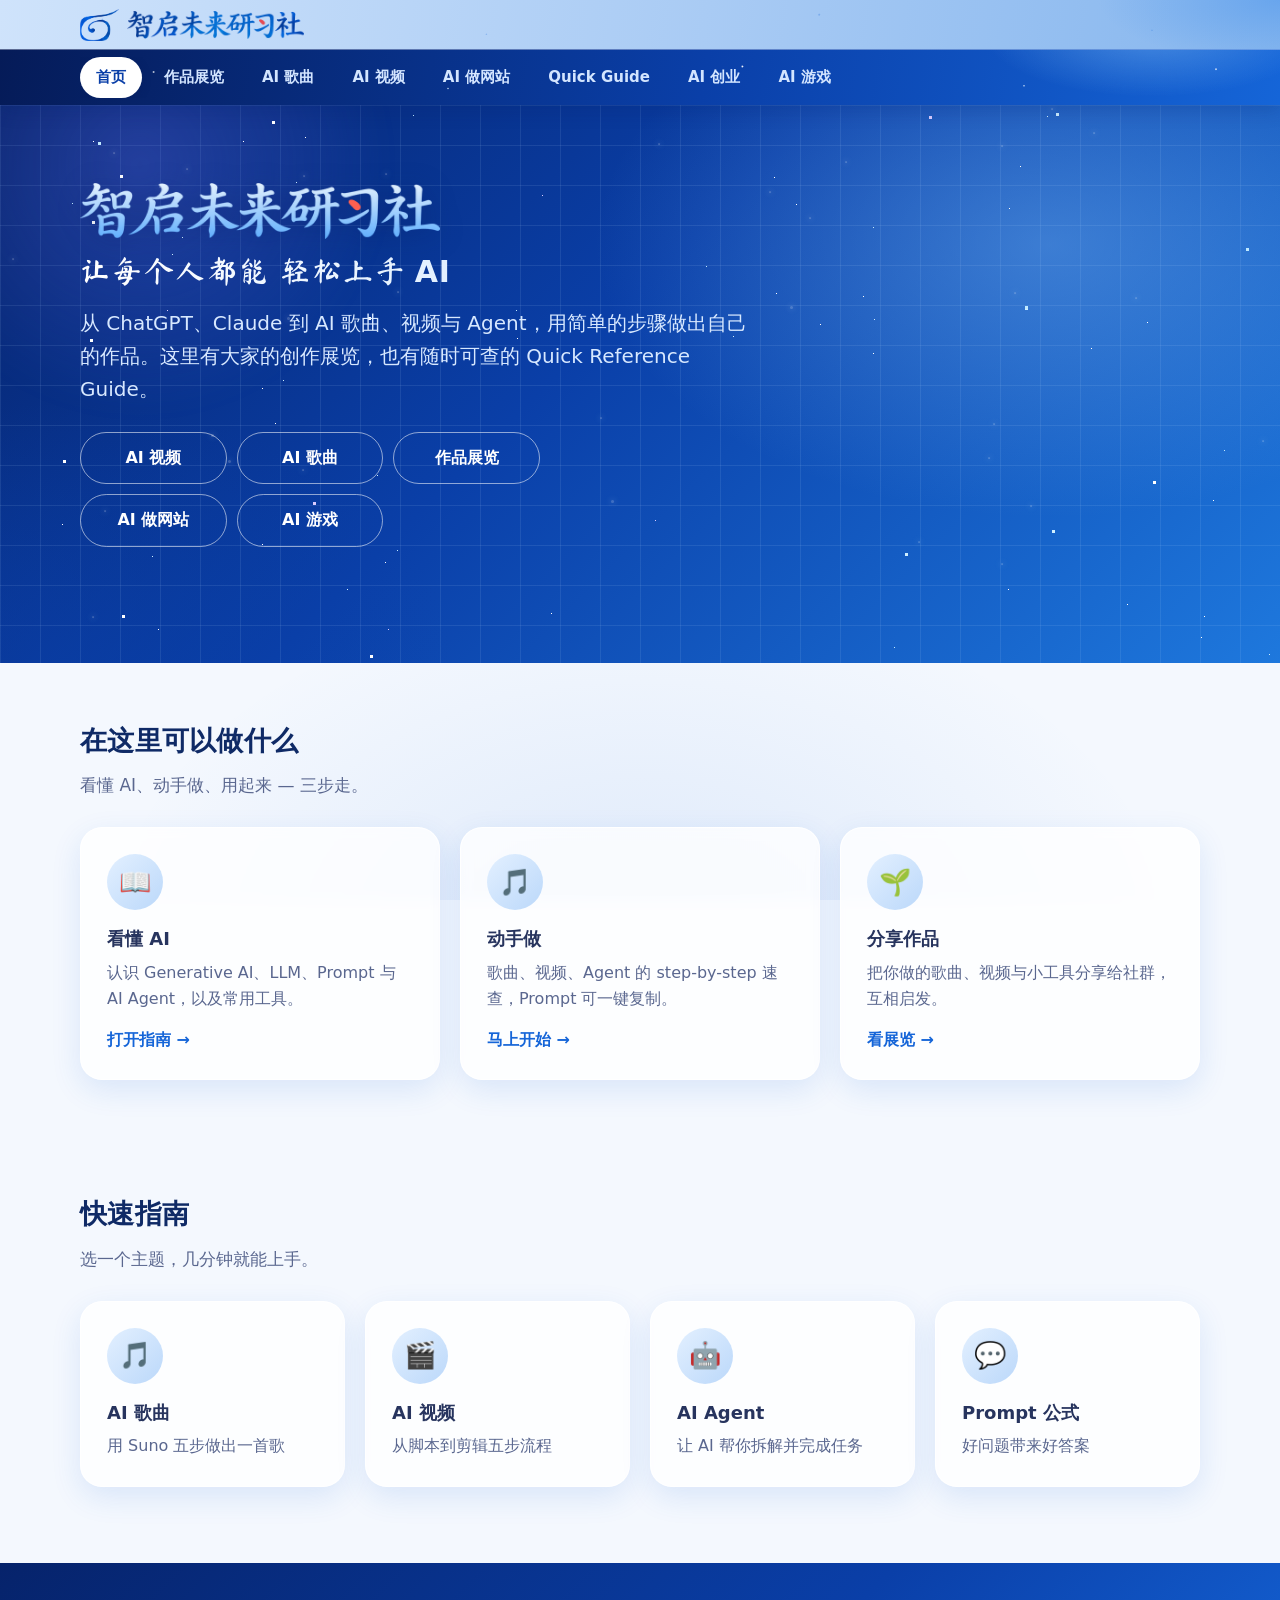
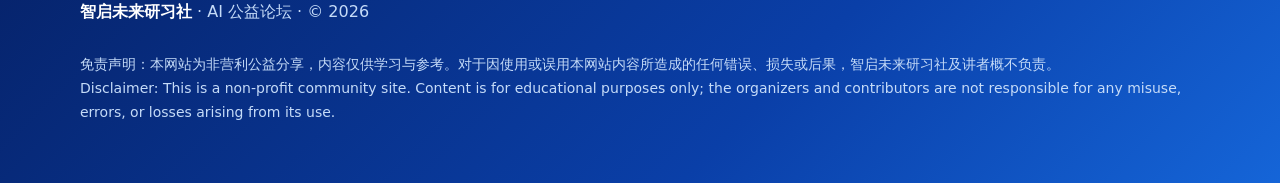
==== index.html @ 6be4e6e4 "Home: add AI 做网站 and AI 游戏 buttons under the hero row Co-Authored-By: Claude Sonnet 5.5 <noreply@ant" ====
<!doctype html>
<html lang="zh-Hans">
<head>
<meta charset="utf-8">
<meta name="viewport" content="width=device-width,initial-scale=1">
<title>智启未来研习社 · AI 公益论坛</title>
<meta name="description" content="智启未来研习社 AI 公益论坛：作品展览与 AI 创作 Quick Reference Guide，适合初学者。">
<meta name="theme-color" content="#F3F8FF">
<link rel="icon" type="image/png" href="/media/logo-mark.png"><link rel="apple-touch-icon" href="/media/logo-mark.png">
<link rel="preconnect" href="https://fonts.googleapis.com"><link rel="preconnect" href="https://fonts.gstatic.com" crossorigin><link rel="stylesheet" href="https://fonts.googleapis.com/css2?family=Ma+Shan+Zheng&display=swap">
<link rel="stylesheet" href="/assets/style.css">
<script>window.va=window.va||function(){(window.vaq=window.vaq||[]).push(arguments)};</script>
<script defer src="/_vercel/insights/script.js"></script>
</head>
<body class="home">
<header class="site-header"><div class="topbar"><div class="wrap"><a class="brand" href="/"><img class="brand-mark" src="/media/logo-mark-blue.png" alt="" width="218" height="181"><img class="brand-text" src="/media/logo-text-blue.png" alt="智启未来研习社" width="788" height="124"></a></div></div><div class="navbar"><div class="wrap"><nav aria-label="主导航"><a href="/" aria-current="page">首页</a><a href="/gallery">作品展览</a><a href="/songs">AI 歌曲</a><a href="/videos">AI 视频</a><a href="/website">AI 做网站</a><a href="/guide">Quick Guide</a><a href="/startup">AI 创业</a><a href="/game">AI 游戏</a></nav></div></div></header>

<main>
<div class="hero"><div class="wrap">
  <div>
    <h1><img class="hero-name" src="/media/logo-text-hero.png" alt="智启未来研习社" width="788" height="124"><span class="brush"><span class="nb">让每个人都能</span><span class="nb">轻松上手 <span class="en">AI</span></span></span></h1>
    <p>从 ChatGPT、Claude 到 AI 歌曲、视频与 Agent，用简单的步骤做出自己的作品。这里有大家的创作展览，也有随时可查的 Quick Reference Guide。</p>
    <div class="btns tri"><a class="btn ghost" href="/videos">AI 视频</a><a class="btn ghost" href="/songs">AI 歌曲</a><a class="btn ghost" href="/gallery">作品展览</a><a class="btn ghost" href="/website">AI 做网站</a><a class="btn ghost" href="/game">AI 游戏</a></div>
  </div>
</div></div>

<section><div class="wrap">
  <div class="eyebrow">// what you can do</div>
  <h2>在这里可以做什么</h2>
  <p class="lead">看懂 AI、动手做、用起来 — 三步走。</p>
  <div class="grid g3">
    <a class="card" href="/guide#intro"><div class="ico t-b">📖</div><h3>看懂 AI</h3><p>认识 Generative AI、LLM、Prompt 与 AI Agent，以及常用工具。</p><span class="more">打开指南 →</span></a>
    <a class="card" href="/guide#song"><div class="ico t-r">🎵</div><h3>动手做</h3><p>歌曲、视频、Agent 的 step-by-step 速查，Prompt 可一键复制。</p><span class="more">马上开始 →</span></a>
    <a class="card" href="/gallery"><div class="ico t-t">🌱</div><h3>分享作品</h3><p>把你做的歌曲、视频与小工具分享给社群，互相启发。</p><span class="more">看展览 →</span></a>
  </div>
</div></section>

<section><div class="wrap">
  <div class="eyebrow">// quick reference</div>
  <h2>快速指南</h2>
  <p class="lead">选一个主题，几分钟就能上手。</p>
  <div class="grid g4">
    <a class="card" href="/guide#song"><div class="ico t-r">🎵</div><h3>AI 歌曲</h3><p>用 Suno 五步做出一首歌</p></a>
    <a class="card" href="/guide#video"><div class="ico t-a">🎬</div><h3>AI 视频</h3><p>从脚本到剪辑五步流程</p></a>
    <a class="card" href="/guide#agent"><div class="ico t-b">🤖</div><h3>AI Agent</h3><p>让 AI 帮你拆解并完成任务</p></a>
    <a class="card" href="/guide#prompt"><div class="ico t-v">💬</div><h3>Prompt 公式</h3><p>好问题带来好答案</p></a>
  </div>
</div></section>
</main>
<footer><div class="wrap"><p class="visits" id="visits" hidden>🌈 累计访问 <b id="visit-n">0</b> 次</p><div><strong data-site-name>智启未来研习社</strong> · AI 公益论坛 · © <span data-year>2026</span></div><p class="disc">免责声明：本网站为非营利公益分享，内容仅供学习与参考。对于因使用或误用本网站内容所造成的任何错误、损失或后果，智启未来研习社及讲者概不负责。<br>Disclaimer: This is a non-profit community site. Content is for educational purposes only; the organizers and contributors are not responsible for any misuse, errors, or losses arising from its use.</p></div></footer>

<script src="/data/site.js"></script>
<script src="/data/works.js"></script>
<script src="/assets/app.js"></script>
</body>
</html>
---- assets/style.css ----
:root{
  --ink:#27345E; --ink2:#5A678F; --bg:#F3F8FF; --card:rgba(255,255,255,.78);
  --sky:#8CC8FF; --sky-d:#3F82D9; --pink:#FFB7D5; --pink-d:#D9628F; --lav:#C5B8FF; --lav-d:#7F6FE0; --mint:#A8E8D8; --mint-d:#2E9F8A; --peach:#FFD9B0;
  --line:rgba(120,160,230,.28);
  --radius:22px; --shadow:0 10px 30px rgba(110,150,225,.16);
  --glow:0 0 0 1px rgba(140,200,255,.45),0 8px 28px rgba(150,170,255,.22);
  --font:"PingFang SC","Microsoft YaHei","Noto Sans SC","Noto Sans CJK SC",system-ui,-apple-system,"Segoe UI",Roboto,sans-serif;
  --mono:ui-monospace,"SF Mono","Cascadia Code",Menlo,Consolas,monospace;
}
*{box-sizing:border-box}
html{scroll-behavior:smooth}
body{
  margin:0;font-family:var(--font);color:var(--ink);line-height:1.65;-webkit-text-size-adjust:100%;
  background:
    radial-gradient(900px 520px at 8% -5%,rgba(140,200,255,.38),transparent 60%),
    radial-gradient(820px 520px at 100% 8%,rgba(255,183,213,.34),transparent 60%),
    radial-gradient(900px 600px at 50% 105%,rgba(197,184,255,.28),transparent 60%),
    var(--bg);
  background-attachment:fixed;
}
a{color:var(--sky-d);text-decoration:none}
a:hover{text-decoration:underline}
img{max-width:100%;display:block}
.wrap{width:min(1120px,100% - 40px);margin-inline:auto}
.mono{font-family:var(--mono);letter-spacing:.08em}

/* header */
.site-header{position:sticky;top:0;z-index:20;background:rgba(243,248,255,.78);backdrop-filter:blur(14px);border-bottom:1px solid var(--line)}
.site-header .wrap{display:flex;align-items:center;justify-content:space-between;gap:16px;padding:12px 0}
.brand{display:flex;align-items:center;gap:10px;font-weight:800;font-size:18px;color:var(--ink)}
.brand:hover{text-decoration:none}
.logo{width:38px;height:38px;border-radius:13px;background:linear-gradient(135deg,var(--sky),var(--pink));display:grid;place-items:center;color:#fff;font-size:19px;box-shadow:var(--glow)}
nav{display:flex;gap:6px;flex-wrap:wrap}
nav a{padding:8px 16px;border-radius:999px;color:var(--ink2);font-weight:700;font-size:15px}
nav a:hover{background:rgba(255,255,255,.8);text-decoration:none}
nav a[aria-current="page"]{background:linear-gradient(135deg,var(--sky),var(--lav));color:#1d2a55}

/* hero */
.hero{position:relative;overflow:hidden;border-bottom:1px solid var(--line)}
.hero::before{content:"";position:absolute;inset:0;pointer-events:none;
  background-image:linear-gradient(var(--line) 1px,transparent 1px),linear-gradient(90deg,var(--line) 1px,transparent 1px);
  background-size:44px 44px;mask-image:radial-gradient(ellipse at 70% 40%,#000 0%,transparent 70%);-webkit-mask-image:radial-gradient(ellipse at 70% 40%,#000 0%,transparent 70%);opacity:.7}
.hero .wrap{position:relative;display:grid;grid-template-columns:1.15fr .85fr;gap:32px;align-items:center;padding:72px 0 80px}
.pill{display:inline-block;padding:6px 16px;border-radius:999px;font-weight:700;font-size:13px;background:rgba(255,255,255,.85);color:var(--sky-d);border:1px solid var(--line)}
.pill.pink{color:var(--pink-d)}
.hero h1{font-size:clamp(38px,6vw,64px);line-height:1.12;margin:18px 0 14px;font-weight:800}
.hero h1 .grad{background:linear-gradient(90deg,var(--sky-d),var(--lav-d) 55%,var(--pink-d));-webkit-background-clip:text;background-clip:text;color:transparent}
.nb{display:inline-block;white-space:nowrap}
.hero p{font-size:clamp(16px,2vw,20px);color:var(--ink2);max-width:34em;margin:0 0 26px}
.btns{display:flex;gap:12px;flex-wrap:wrap}
.btn{display:inline-flex;align-items:center;gap:8px;padding:12px 24px;border-radius:999px;font-weight:700;font-size:16px;border:0;cursor:pointer;font-family:inherit;transition:transform .15s,box-shadow .15s}
.btn:hover{text-decoration:none;transform:translateY(-2px)}
.btn.primary{background:linear-gradient(135deg,#3F82D9,#7F6FE0);color:#fff;box-shadow:0 8px 22px rgba(95,125,225,.35)}
.btn.ghost{background:rgba(255,255,255,.85);color:var(--ink);border:1px solid var(--line)}
.btn.solid{background:linear-gradient(135deg,#3F82D9,#7F6FE0);color:#fff}
.orbs{position:relative;aspect-ratio:1/1;max-width:420px;margin-inline:auto;width:100%}
.orbs .big{position:absolute;inset:4%;border-radius:50%;background:radial-gradient(circle at 35% 30%,rgba(255,255,255,.9),rgba(176,214,255,.55) 45%,rgba(255,196,224,.55));box-shadow:var(--glow)}
.orbs .ring{position:absolute;inset:-2%;border-radius:50%;border:1.5px dashed rgba(120,160,230,.55)}
.orb{position:absolute;width:30%;aspect-ratio:1;border-radius:50%;background:rgba(255,255,255,.92);display:grid;place-items:center;font-size:clamp(26px,4vw,40px);box-shadow:var(--glow)}
.o1{left:14%;top:16%}.o2{right:8%;top:30%}.o3{left:8%;bottom:20%}.o4{right:22%;bottom:8%;width:26%}

/* sections */
section{padding:56px 0}
.eyebrow{font-family:var(--mono);font-size:13px;letter-spacing:.14em;color:var(--sky-d);text-transform:uppercase;margin-bottom:6px}
h2{font-size:clamp(26px,3.6vw,36px);margin:0 0 8px;font-weight:800}
.lead{color:var(--ink2);margin:0 0 28px;font-size:17px}
.grid{display:grid;gap:20px}
.g3{grid-template-columns:repeat(3,1fr)}
.g4{grid-template-columns:repeat(4,1fr)}
.g2{grid-template-columns:repeat(2,1fr)}
.card{background:var(--card);backdrop-filter:blur(6px);border-radius:var(--radius);box-shadow:var(--shadow);border:1px solid rgba(255,255,255,.9);padding:26px}
.card h3{margin:14px 0 6px;font-size:21px}
.card p{margin:0;color:var(--ink2)}
.ico{width:56px;height:56px;border-radius:50%;display:grid;place-items:center;font-size:26px}
.t-v{background:linear-gradient(135deg,#E6E0FF,#F5F1FF)}.t-t{background:linear-gradient(135deg,#D3F5EC,#EEFBF7)}.t-r{background:linear-gradient(135deg,#FFDCEA,#FFF1F7)}.t-a{background:linear-gradient(135deg,#FFE9CE,#FFF6EA)}.t-b{background:linear-gradient(135deg,#D5EAFF,#EEF6FF)}
a.card{display:block;color:inherit;transition:transform .15s,box-shadow .15s}
a.card:hover{transform:translateY(-4px);box-shadow:var(--glow);text-decoration:none}
.more{display:inline-block;margin-top:14px;font-weight:700;color:var(--sky-d)}

/* page heading */
.page-head{position:relative;overflow:hidden;padding:52px 0 44px;border-bottom:1px solid var(--line)}
.page-head::before{content:"";position:absolute;inset:0;background-image:linear-gradient(var(--line) 1px,transparent 1px),linear-gradient(90deg,var(--line) 1px,transparent 1px);background-size:44px 44px;mask-image:linear-gradient(90deg,transparent 30%,#000);-webkit-mask-image:linear-gradient(90deg,transparent 30%,#000);opacity:.6;pointer-events:none}
.page-head .wrap{position:relative}
.page-head h1{margin:14px 0 8px;font-size:clamp(30px,5vw,46px);font-weight:800}
.page-head p{margin:0;color:var(--ink2);font-size:18px;max-width:40em}

/* gallery */
.filters{display:flex;gap:10px;flex-wrap:wrap;margin-bottom:26px}
.chip{padding:9px 18px;border-radius:999px;background:rgba(255,255,255,.85);color:var(--ink2);font-weight:700;border:1px solid var(--line);cursor:pointer;font-family:inherit;font-size:15px}
.chip:hover{box-shadow:var(--glow)}
.chip[aria-pressed="true"]{background:linear-gradient(135deg,var(--sky),var(--pink));color:#1d2a55;border-color:transparent}
.work{background:var(--card);backdrop-filter:blur(6px);border-radius:var(--radius);box-shadow:var(--shadow);border:1px solid rgba(255,255,255,.9);overflow:hidden;display:flex;flex-direction:column;transition:box-shadow .15s}
.work:hover{box-shadow:var(--glow)}
.thumb{aspect-ratio:16/10;display:grid;place-items:center;font-size:54px;position:relative}
.thumb.song{background:linear-gradient(135deg,#C9E4FF,#E6DDFF)}
.thumb.video{background:linear-gradient(135deg,#FFD3E5,#FFE9D4)}
.thumb.agent{background:linear-gradient(135deg,#C7F0E6,#D5E8FF)}
.thumb.other{background:linear-gradient(135deg,#E6DDFF,#FFD9EA)}
.thumb video{position:absolute;inset:0;width:100%;height:100%;object-fit:cover;background:#000;margin:0;border-radius:0}
.thumb img{width:100%;height:100%;object-fit:cover;position:absolute;inset:0}
.thumb .tag{z-index:2;pointer-events:none;position:absolute;left:14px;top:14px;font-size:13px;padding:4px 12px;border-radius:999px;background:rgba(255,255,255,.92);color:var(--ink);font-weight:700}
.work .body{padding:18px 20px 22px;display:flex;flex-direction:column;gap:6px;flex:1}
.work h3{margin:0;font-size:19px}
.work .by{font-size:14px;color:var(--ink2)}
.work p{margin:0;color:var(--ink2);font-size:15px}
.work audio,.work video{width:100%;margin-top:8px;border-radius:12px}
.work .link{margin-top:auto;padding-top:10px;font-weight:700}
.sample .tag{background:var(--peach)}
.empty{padding:40px;text-align:center;color:var(--ink2)}
.submit{background:linear-gradient(135deg,rgba(176,214,255,.7),rgba(255,196,224,.7));border:1px solid rgba(255,255,255,.9);border-radius:var(--radius);padding:32px;display:flex;gap:24px;justify-content:space-between;align-items:center;flex-wrap:wrap;box-shadow:var(--shadow)}
.submit h3{margin:0 0 6px;font-size:24px}
.submit p{margin:0;color:var(--ink2)}

/* guide */
.guide-layout{display:grid;grid-template-columns:230px 1fr;gap:32px;align-items:start}
.toc{position:sticky;top:84px;background:var(--card);backdrop-filter:blur(6px);border-radius:var(--radius);box-shadow:var(--shadow);border:1px solid rgba(255,255,255,.9);padding:16px}
.toc strong{display:block;margin:4px 8px 8px;font-size:13px;color:var(--ink2)}
.toc a{display:block;padding:9px 12px;border-radius:12px;color:var(--ink);font-weight:600}
.toc a:hover{background:rgba(140,200,255,.22);text-decoration:none}
.guide-sec{padding:0 0 44px;scroll-margin-top:84px}
.guide-sec h2{display:flex;align-items:center;gap:12px}
.steps{list-style:none;margin:18px 0 0;padding:0;display:grid;gap:14px;counter-reset:s}
.steps li{background:var(--card);backdrop-filter:blur(6px);border-radius:var(--radius);box-shadow:var(--shadow);border:1px solid rgba(255,255,255,.9);padding:18px 20px 18px 74px;position:relative;counter-increment:s}
.steps li::before{content:counter(s);position:absolute;left:18px;top:18px;width:40px;height:40px;border-radius:50%;background:linear-gradient(135deg,var(--sky),var(--lav));color:#1d2a55;font-weight:800;display:grid;place-items:center;box-shadow:var(--glow)}
.steps li:nth-child(2)::before{background:linear-gradient(135deg,var(--mint),var(--sky))}
.steps li:nth-child(3)::before{background:linear-gradient(135deg,var(--pink),var(--lav))}
.steps li:nth-child(4)::before{background:linear-gradient(135deg,var(--peach),var(--pink))}
.steps li:nth-child(5)::before{background:linear-gradient(135deg,var(--sky),var(--mint))}
.steps b{font-size:18px}
.steps .en{color:var(--sky-d);font-size:13px;margin-left:8px;font-family:var(--mono);letter-spacing:.06em}
.steps p{margin:4px 0 0;color:var(--ink2)}
.prompt{background:linear-gradient(160deg,#2B3866,#3A3F78);color:#EEF3FF;border-radius:var(--radius);padding:20px 22px;margin-top:18px;position:relative;box-shadow:var(--glow)}
.prompt .lab{display:inline-block;font-family:var(--mono);font-size:12px;letter-spacing:.1em;font-weight:700;background:rgba(168,232,216,.22);color:#BFF3E4;padding:3px 12px;border-radius:999px;margin-bottom:10px}
.prompt p{margin:0 0 44px;font-size:17px;white-space:pre-wrap}
.copy{position:absolute;right:16px;bottom:14px;background:rgba(255,255,255,.16);color:#fff;border:0;border-radius:999px;padding:7px 16px;font-weight:700;cursor:pointer;font-family:inherit;font-size:14px}
.copy:hover{background:rgba(255,255,255,.28)}
.tip{background:rgba(168,232,216,.38);border-radius:16px;padding:14px 18px;margin-top:18px}
.warn{background:rgba(255,217,176,.5)}
.formula{display:grid;grid-template-columns:repeat(4,1fr);gap:12px;margin-top:18px}
.formula div{background:var(--card);border-radius:16px;padding:14px;box-shadow:var(--shadow);border:1px solid rgba(255,255,255,.9)}
.formula small{font-family:var(--mono);font-weight:700;display:block;color:var(--sky-d)}
.formula b{font-size:22px;display:block}
.formula span{color:var(--ink2);font-size:14px}

/* footer */
footer{border-top:1px solid var(--line);background:rgba(255,255,255,.55);padding:36px 0 44px;margin-top:20px}
footer .wrap{display:grid;gap:14px}
.disc{font-size:14px;line-height:1.7;color:var(--ink2)}

@media (max-width:900px){
  .hero .wrap{grid-template-columns:1fr;padding:48px 0 56px}
  .orbs{max-width:300px}
  .g3,.g4{grid-template-columns:repeat(2,1fr)}
  .guide-layout{grid-template-columns:1fr}
  .toc{position:static;display:flex;flex-wrap:wrap;gap:4px;align-items:center}
  .toc strong{width:100%}
  .formula{grid-template-columns:repeat(2,1fr)}
}
@media (max-width:600px){
  .g2,.g3,.g4{grid-template-columns:1fr}
  .site-header .wrap{flex-direction:column;align-items:flex-start}
  section{padding:40px 0}
  .steps li{padding-left:66px}
}
@media (prefers-reduced-motion:reduce){*{transition:none!important;scroll-behavior:auto!important}}

.prompt p{-webkit-user-select:text;user-select:text}
.copy{touch-action:manipulation;min-height:36px}

.chips{display:flex;gap:8px;flex-wrap:wrap;margin-top:10px}
.chips span{padding:5px 14px;border-radius:999px;background:linear-gradient(135deg,rgba(140,200,255,.5),rgba(255,183,213,.5));font-weight:700;font-size:14px}

/* children's story */
.story{display:grid;gap:26px}
.spread{display:grid;grid-template-columns:1.25fr 1fr;gap:28px;align-items:center;background:var(--card);backdrop-filter:blur(6px);border:1px solid rgba(255,255,255,.9);border-radius:var(--radius);box-shadow:var(--shadow);padding:22px}
.spread:nth-child(even){grid-template-columns:1fr 1.25fr}
.spread:nth-child(even) figure{order:2}
.spread figure{margin:0}
.spread svg{width:100%;height:auto;border-radius:16px;display:block}
.spread .pg{display:inline-block;font-family:var(--mono);font-size:13px;letter-spacing:.1em;color:var(--sky-d);margin-bottom:8px}
.spread p{margin:0;font-size:clamp(18px,2.2vw,22px);line-height:2;color:var(--ink)}
.story .back{margin:6px 0 0;text-align:center}
@media (max-width:760px){.spread,.spread:nth-child(even){grid-template-columns:1fr}.spread:nth-child(even) figure{order:0}}
.ico.muse{background:none;overflow:hidden;padding:0}
.ico.muse img{width:100%;height:100%;object-fit:cover;border-radius:50%;display:block}
.prompt .pl{white-space:pre-line;line-height:1.9;font-size:16px}
.meta-line{margin:6px 0 0;color:var(--ink-soft,#5C6A94)}
.en-s{font-family:var(--mono);font-size:12px;letter-spacing:.06em;color:var(--sky-d);font-weight:600;margin-left:6px}
.card .ex{color:var(--pink-d,#E0568F);font-weight:700;font-size:15px;margin-top:8px}
.guide-sec.opc{background:linear-gradient(135deg,rgba(140,200,255,.18),rgba(255,183,213,.22));border-radius:var(--radius);padding:24px 20px}
@media (max-width:560px){nav{gap:2px;flex-wrap:nowrap}nav a{padding:8px 11px;font-size:14px;white-space:nowrap}}
.orbs.hero-art{max-width:520px}
.orbs.hero-art img{width:100%;height:100%;display:block;object-fit:cover;-webkit-mask-image:radial-gradient(closest-side,#000 95%,transparent 100%);mask-image:radial-gradient(closest-side,#000 95%,transparent 100%)}
@media (max-width:760px){.orbs.hero-art{max-width:340px}}
.visits{margin:0;font-size:14px;color:var(--ink2);display:inline-flex;align-items:center;gap:6px;padding:6px 14px;border-radius:999px;background:linear-gradient(135deg,rgba(140,200,255,.28),rgba(255,183,213,.28));justify-self:start}
.visits b{font-family:var(--mono);font-size:16px;color:var(--ink)}
.visits[hidden]{display:none}
.video-card{margin:18px 0 6px;padding:12px;background:var(--card);backdrop-filter:blur(6px);border:1px solid rgba(255,255,255,.9);border-radius:var(--radius);box-shadow:var(--shadow)}
.video-wrap{position:relative;aspect-ratio:16/9;border-radius:14px;overflow:hidden;background:#dfe8fb}
.video-wrap iframe{position:absolute;inset:0;width:100%;height:100%;border:0}
.video-card figcaption{display:grid;gap:4px;padding:12px 4px 4px}
.video-card figcaption span{color:var(--ink2);font-size:15px}
.video-card figcaption a{font-weight:700;font-size:15px}
.path-card{margin-top:18px;padding:20px;border-radius:var(--radius);background:linear-gradient(135deg,rgba(140,200,255,.2),rgba(255,183,213,.24));border:1px solid rgba(255,255,255,.9);box-shadow:var(--shadow)}
.path-card h3{margin:10px 0 6px;font-size:22px}
.path-card>p{margin:0;color:var(--ink2)}
.path-tag{display:inline-block;padding:4px 14px;border-radius:999px;background:#fff;font-weight:800;font-size:14px;color:var(--pink-d,#E0568F)}
.video-wrap video{position:absolute;inset:0;width:100%;height:100%;background:#000;object-fit:contain}
.path-card .video-card{margin-top:16px}
.grid.pc{margin-top:16px}
.pl{margin:8px 0 0;padding-left:20px;display:grid;gap:8px;color:var(--ink2)}
.pl b{color:var(--ink)}
.card.pro{border-top:4px solid #7FD6BE}.card.con{border-top:4px solid #FFB98A}
.path-title{margin:34px 0 0;font-size:22px}
.path-title span{display:block;font-size:15px;font-weight:600;color:var(--ink2);margin-top:4px}

/* ================= Sci-fi space band (hero + page headers) ================= */
.hero,.page-head{position:relative;overflow:hidden;border-bottom:0;
  background:
   linear-gradient(rgba(120,200,255,.09) 1px,transparent 1px) 0 0/40px 40px,
   linear-gradient(90deg,rgba(120,200,255,.09) 1px,transparent 1px) 0 0/40px 40px,
   radial-gradient(700px 420px at 80% 30%,rgba(0,200,255,.26),transparent 65%),
   radial-gradient(600px 400px at 8% 95%,rgba(130,90,255,.28),transparent 65%),
   linear-gradient(135deg,#050C1F,#0B1F4A 60%,#10286A) !important}
.hero .wrap,.page-head .wrap{position:relative;z-index:2}
.hero h1,.hero h1 .grad,.page-head h1{color:#fff !important}
.hero p,.page-head p{color:#B9CCE8 !important}
.hero .pill,.page-head .pill{background:rgba(255,255,255,.08) !important;color:#BFE9FF !important;border-color:rgba(160,220,255,.35) !important}
.hero .btn.primary{background:#00B8E6 !important;color:#04122B !important}
.hero .btn.primary:hover{background:#35CBF2 !important}
.hero .btn.ghost{background:transparent !important;color:#DCEBFF !important;border-color:rgba(160,220,255,.5) !important}
.hero .btn.ghost:hover{background:rgba(255,255,255,.08) !important}
.orbs.hero-art{border-color:rgba(160,220,255,.35) !important;box-shadow:0 0 40px rgba(0,200,255,.25)}

.space{position:absolute;inset:0;z-index:1;pointer-events:none;overflow:hidden}
.space::before{content:"";position:absolute;width:520px;height:520px;left:-120px;top:-200px;border-radius:50%;
  background:radial-gradient(circle,rgba(110,120,255,.28),transparent 68%);filter:blur(10px);animation:drift 28s ease-in-out infinite alternate}
.stars{position:absolute;left:0;top:0;width:1px;height:1px;background:transparent;display:block}
.stars.s1{box-shadow:1852px 573px 0 0px #CFEFFF,2080px 601px 0 0px #fff,2096px 487px 0 1px #fff,385px 457px 0 0px #fff,371px 551px 0 1px #fff,2438px 405px 0 0px #fff,2552px 15px 0 1px #fff,243px 36px 0 0px #fff,2456px 30px 0 0px #CFEFFF,1804px 605px 0 0px #fff,1204px 511px 0 0px #fff,1873px 670px 0 0px #CFEFFF,2257px 85px 0 1px #CFEFFF,1291px 235px 0 1px #CFEFFF,121px 71px 0 1px #fff,1640px 110px 0 0px #CFEFFF,273px 17px 0 1px #fff,874px 214px 0 0px #CFEFFF,1537px 406px 0 0px #fff,2319px 644px 0 0px #CFEFFF,1379px 89px 0 0px #CFEFFF,62px 419px 0 0px #fff,1009px 103px 0 0px #fff,1904px 498px 0 0px #fff,1832px 521px 0 0px #fff,1717px 659px 0 0px #fff,1617px 430px 0 0px #fff,1105px 606px 0 0px #fff,863px 191px 0 0px #fff,172px 149px 0 0px #CFEFFF,1057px 9px 0 1px #CFEFFF,1213px 395px 0 0px #fff,369px 213px 0 1px #fff,63px 615px 0 0px #CFEFFF,2548px 464px 0 0px #CFEFFF,2353px 138px 0 0px #fff,2569px 157px 0 0px #fff,2500px 255px 0 1px #fff,649px 644px 0 1px #fff,1590px 494px 0 1px #fff,1726px 48px 0 0px #fff,158px 524px 0 0px #fff,1604px 263px 0 0px #CFEFFF,1201px 532px 0 0px #fff,517px 233px 0 0px #fff,1147px 217px 0 0px #fff,283px 275px 0 0px #CFEFFF,1020px 61px 0 0px #fff,1154px 377px 0 1px #fff,377px 370px 0 0px #CFEFFF,1355px 672px 0 1px #fff,2416px 35px 0 0px #CFEFFF,1464px 319px 0 0px #fff,2450px 651px 0 0px #CFEFFF,275px 318px 0 0px #fff,296px 77px 0 0px #CFEFFF,182px 132px 0 0px #CFEFFF,347px 484px 0 0px #CFEFFF,123px 511px 0 1px #fff,2559px 678px 0 0px #CFEFFF,2386px 12px 0 1px #fff,328px 92px 0 1px #fff,1053px 426px 0 1px #CFEFFF,1591px 594px 0 0px #CFEFFF,1894px 554px 0 0px #fff,1270px 615px 0 0px #CFEFFF,91px 235px 0 1px #fff,2036px 629px 0 1px #CFEFFF,1047px 11px 0 0px #CFEFFF,586px 694px 0 1px #fff,2123px 173px 0 0px #CFEFFF,2041px 247px 0 0px #CFEFFF,1026px 203px 0 1px #CFEFFF,820px 219px 0 0px #fff,2388px 324px 0 0px #fff,551px 508px 0 0px #fff,262px 283px 0 0px #fff,1845px 482px 0 0px #fff,1695px 391px 0 1px #CFEFFF,1291px 639px 0 0px #CFEFFF,305px 32px 0 0px #fff,1151px 584px 0 0px #CFEFFF,2310px 19px 0 1px #fff,1659px 465px 0 0px #fff,1091px 243px 0 0px #fff,2577px 118px 0 0px #fff,2580px 548px 0 1px #CFEFFF,319px 700px 0 0px #fff,1946px 262px 0 0px #fff,1934px 547px 0 1px #fff,733px 231px 0 0px #CFEFFF,2210px 532px 0 1px #fff,1611px 229px 0 0px #CFEFFF,1589px 133px 0 0px #CFEFFF,806px 640px 0 0px #CFEFFF,2252px 582px 0 1px #CFEFFF,1899px 334px 0 1px #fff,405px 657px 0 1px #fff,873px 248px 0 0px #fff,1269px 549px 0 0px #CFEFFF,64px 356px 0 1px #fff,152px 451px 0 0px #CFEFFF,1127px 499px 0 0px #fff,262px 439px 0 0px #fff,2183px 343px 0 1px #fff,1927px 152px 0 1px #CFEFFF,2017px 592px 0 1px #fff,906px 449px 0 1px #CFEFFF,2300px 654px 0 0px #CFEFFF,1276px 687px 0 0px #fff;animation:twinkle 4.5s ease-in-out infinite alternate}
.stars.s2{box-shadow:1247px 144px 0 1px #BFE9FF,1118px 586px 0 0px #fff,1683px 548px 0 0px #BFE9FF,20px 619px 0 0px #fff,2204px 45px 0 1px #D9CCFF,2228px 576px 0 0px #D9CCFF,381px 170px 0 0px #BFE9FF,1879px 423px 0 0px #D9CCFF,1008px 484px 0 0px #fff,1391px 444px 0 0px #BFE9FF,1299px 111px 0 0px #D9CCFF,2530px 30px 0 0px #fff,93px 36px 0 0px #fff,930px 12px 0 1px #D9CCFF,1319px 363px 0 0px #BFE9FF,2043px 107px 0 0px #BFE9FF,2384px 125px 0 1px #BFE9FF,1026px 202px 0 1px #BFE9FF,1789px 23px 0 0px #BFE9FF,1693px 542px 0 1px #fff,2204px 209px 0 1px #BFE9FF,894px 542px 0 0px #BFE9FF,2505px 600px 0 0px #fff,2571px 355px 0 0px #D9CCFF,2470px 322px 0 0px #fff,796px 99px 0 0px #fff,542px 90px 0 0px #D9CCFF,397px 445px 0 0px #BFE9FF,516px 205px 0 0px #BFE9FF,72px 98px 0 0px #BFE9FF,1464px 369px 0 0px #BFE9FF,2071px 649px 0 0px #BFE9FF,774px 72px 0 0px #fff,99px 38px 0 1px #BFE9FF,2108px 582px 0 0px #fff,776px 188px 0 0px #fff,706px 161px 0 0px #BFE9FF,390px 593px 0 0px #fff,1892px 79px 0 0px #D9CCFF,1601px 478px 0 0px #BFE9FF,1452px 440px 0 0px #BFE9FF,1528px 13px 0 1px #BFE9FF,167px 205px 0 0px #D9CCFF,1859px 368px 0 1px #D9CCFF,1660px 199px 0 1px #fff,388px 524px 0 0px #D9CCFF,347px 644px 0 0px #BFE9FF,2455px 195px 0 1px #BFE9FF,1396px 264px 0 0px #fff,655px 415px 0 0px #D9CCFF,2207px 378px 0 0px #fff,1661px 211px 0 1px #fff,288px 349px 0 0px #D9CCFF,413px 10px 0 0px #BFE9FF,2555px 50px 0 0px #D9CCFF,1224px 345px 0 0px #BFE9FF,1663px 583px 0 0px #BFE9FF,314px 398px 0 1px #D9CCFF,873px 122px 0 0px #BFE9FF,93px 117px 0 1px #fff;animation:twinkle 7s ease-in-out -3s infinite alternate}
.meteor{position:absolute;top:var(--t);left:var(--l);width:var(--len,130px);height:2px;border-radius:2px;opacity:0;
  background:linear-gradient(90deg,#fff 0,rgba(170,230,255,.85) 12%,rgba(170,230,255,0) 100%);
  transform-origin:0 50%;transform:rotate(-28deg);will-change:transform,opacity;
  animation:meteor var(--dur,14s) linear var(--delay,0s) infinite}
.meteor::before{content:"";position:absolute;left:-2px;top:-2px;width:6px;height:6px;border-radius:50%;background:#fff;box-shadow:0 0 8px 2px rgba(150,225,255,.9)}
.comet{position:absolute;top:var(--t);left:var(--l);display:flex;align-items:center;opacity:0;transform-origin:10px 50%;
  transform:rotate(-28deg);will-change:transform,opacity;animation:comet var(--dur,28s) linear var(--delay,0s) infinite}
.comet svg{width:21px;height:21px;flex:none;filter:drop-shadow(0 0 7px rgba(255,214,90,.95)) drop-shadow(0 0 16px rgba(255,190,80,.55))}
.comet .tail{width:100px;height:6px;margin-left:-6px;border-radius:0 6px 6px 0;
  background:linear-gradient(90deg,rgba(255,200,235,.85),rgba(160,220,255,.45) 40%,rgba(160,220,255,0));filter:blur(2px)}
@keyframes meteor{0%{opacity:0;transform:rotate(-28deg) translateX(0)}4%{opacity:1}46%{opacity:.95}56%,100%{opacity:0;transform:rotate(-28deg) translateX(-950px)}}
@keyframes comet{0%{opacity:0;transform:rotate(-28deg) translateX(0)}5%{opacity:1}62%{opacity:1}72%,100%{opacity:0;transform:rotate(-28deg) translateX(-1500px)}}
@keyframes twinkle{from{opacity:.35}to{opacity:1}}
@keyframes drift{from{transform:translate(0,0)}to{transform:translate(260px,120px)}}
@media (prefers-reduced-motion:reduce){.meteor,.comet,.space::before,.stars{animation:none!important}.meteor,.comet{display:none}}

/* individual stars that blink softly now and then */
.tw-wrap{position:absolute;inset:0;pointer-events:none}
.tw{position:absolute;border-radius:50%;background:#fff;opacity:.2;box-shadow:0 0 6px 1px rgba(190,230,255,.9);
  animation:blink var(--d,8s) ease-in-out var(--w,0s) infinite;will-change:opacity,transform}
@keyframes blink{0%,70%,100%{opacity:.2;transform:scale(1)}82%{opacity:1;transform:scale(1.7)}92%{opacity:.35;transform:scale(1)}}
@media (prefers-reduced-motion:reduce){.tw{animation:none!important}}
.hero::before,.page-head::before{display:none !important}

/* ================= Comic reader ================= */
.comic-tabs{display:flex;gap:10px;justify-content:center;flex-wrap:wrap;margin:0 0 18px}
.comic-stage[hidden]{display:none}
.comic-book{background:#FBF7EC;border:1px solid var(--line);border-radius:6px 14px 14px 6px;box-shadow:0 14px 40px rgba(20,40,90,.14),inset 10px 0 16px rgba(0,0,0,.05);
  padding:clamp(12px,3vw,28px);display:flex;align-items:center;justify-content:center;min-height:min(54vh,460px);touch-action:pan-y}
.comic-book img{display:block;max-width:100%;width:auto;height:auto;border:1px solid #7f7869;image-rendering:auto}
.comic-book img.turn{animation:cturn .35s ease}
@keyframes cturn{from{opacity:.35;transform:translateX(14px)}to{opacity:1;transform:none}}
.comic-nav{display:flex;align-items:center;justify-content:center;gap:14px;margin:16px 0 10px;flex-wrap:wrap}
.comic-nav button:disabled{opacity:.4;cursor:default}
#count{min-width:130px;text-align:center;font-size:14px;color:var(--ink2)}
#prog{display:block;width:100%;max-width:520px;height:4px;margin:0 auto 16px;accent-color:var(--sky-d,#2a6df4)}
.comic-thumbs{display:grid;grid-template-columns:repeat(auto-fill,minmax(72px,1fr));gap:8px;max-width:760px;margin:0 auto}
.cthumb{padding:0;border:2px solid transparent;border-radius:6px;background:#fff;cursor:pointer;overflow:hidden;aspect-ratio:4/3}
.cthumb img{width:100%;height:100%;object-fit:cover;display:block}
.cthumb[aria-current="true"]{border-color:var(--sky-d,#2a6df4)}
.comic-hint{text-align:center;color:var(--ink2);font-size:13px;margin:14px 0 0}
.comic-whole{display:block;max-width:760px;margin:0 auto;border:1px solid var(--line);border-radius:6px;overflow:hidden;box-shadow:0 14px 40px rgba(20,40,90,.14);cursor:zoom-in;background:#fff}
.comic-whole img{display:block;width:100%;height:auto}
@media (prefers-reduced-motion:reduce){.comic-book img.turn{animation:none}}

.thumb iframe{position:absolute;inset:0;width:100%;height:100%;border:0;background:#000;z-index:1}
.thumb:has(iframe) .tag{display:none}

/* Compact song list in the gallery */
.song-head{margin:34px 0 12px;font-size:20px;display:flex;align-items:baseline;gap:10px}
.song-head span{font-size:13px;font-weight:600;color:var(--ink2)}
#works[hidden]+#songs .song-head{margin-top:6px}
.song-list{display:flex;flex-direction:column;gap:6px}
.song-row{display:flex;align-items:center;gap:12px;padding:6px 14px 6px 6px;background:var(--card);border:1px solid var(--line);border-radius:10px;color:inherit;text-decoration:none}
a.song-row:hover{border-color:var(--sky-d,#2a6df4);box-shadow:var(--glow)}
.song-thumb{position:relative;flex:none;width:40px;height:40px;border-radius:8px;overflow:hidden;display:grid;place-items:center;font-size:18px;background:linear-gradient(135deg,#C9E4FF,#E6DDFF)}
.song-thumb img{position:absolute;inset:0;width:100%;height:100%;object-fit:cover}
.song-text{flex:1;min-width:0;display:flex;align-items:baseline;gap:10px;white-space:nowrap;overflow:hidden}
.song-text b{font-size:15px;font-weight:700;overflow:hidden;text-overflow:ellipsis;flex:0 1 auto;min-width:0}
.song-text i{font-style:normal;font-size:13px;color:var(--ink2);overflow:hidden;text-overflow:ellipsis;flex:0 100 auto;min-width:0}
.song-go{flex:none;color:var(--ink2);font-size:14px}

.song-block{grid-column:1/-1}
.song-block .song-head{margin:6px 0 12px}

@media (max-width:560px){nav{flex-wrap:wrap;gap:2px 0}nav a{padding:6px 9px;font-size:13.5px}}

/* Swipeable one-row nav (all widths) */
.site-header .wrap{min-width:0}
.site-header nav{min-width:0;max-width:100%;flex-wrap:nowrap;overflow-x:auto;overflow-y:hidden;-webkit-overflow-scrolling:touch;overscroll-behavior-x:contain;scrollbar-width:none;scroll-snap-type:x proximity}
.site-header nav::-webkit-scrollbar{display:none}
.site-header nav a{flex:none;white-space:nowrap;scroll-snap-align:center}
@media (max-width:900px){
  .site-header .wrap{flex-direction:column;align-items:stretch;gap:6px}
  .site-header nav{margin:0 -4px;padding:0 4px}
}
.site-header nav.fade-r{-webkit-mask-image:linear-gradient(90deg,#000 calc(100% - 28px),transparent);mask-image:linear-gradient(90deg,#000 calc(100% - 28px),transparent)}
.site-header nav.fade-l{-webkit-mask-image:linear-gradient(270deg,#000 calc(100% - 28px),transparent);mask-image:linear-gradient(270deg,#000 calc(100% - 28px),transparent)}
.site-header nav.fade-l.fade-r{-webkit-mask-image:linear-gradient(90deg,transparent,#000 28px,#000 calc(100% - 28px),transparent);mask-image:linear-gradient(90deg,transparent,#000 28px,#000 calc(100% - 28px),transparent)}

/* Home page: compact cards on phones (icon + title on one row, small text, whole card clickable) */
@media (max-width:640px){
  .home section{padding-top:20px;padding-bottom:6px}
  .home section h2{margin-bottom:4px}
  .home .lead{margin:0 0 12px;font-size:15px}
  .home .grid{gap:10px}
  .home a.card{display:grid;grid-template-columns:auto 1fr auto;align-items:center;column-gap:12px;row-gap:4px;padding:12px 14px}
  .home a.card .ico{width:36px;height:36px;font-size:18px;grid-row:1;grid-column:1}
  .home a.card h3{margin:0;font-size:17px;grid-row:1;grid-column:2}
  .home a.card p{grid-column:1 / -1;font-size:14px;line-height:1.5;margin:0}
  .home a.card .more{display:none}
  .home a.card::after{content:"›";grid-row:1;grid-column:3;font-size:24px;line-height:1;color:var(--sky-d,#2a6df4);font-weight:700}
  .home a.card:hover{transform:none}
}

/* ================= Brand blue (matches the logo) ================= */
:root{
  --brand-deep:#0A3FA8; --brand:#1565D8; --brand-mid:#2E8BEA; --brand-light:#78B7F5; --brand-pale:#EAF3FF;
  --brush:"Ma Shan Zheng","Zhi Mang Xing","Xingkai SC","STXingkai","STKaiti","KaiTi","楷体",serif;
  --bg:#F4F8FE; --sky:#8EC2F7; --lav:#5FA3F0; --pink:#B5D4FA; --mint:#9CCBF3; --peach:#D5E6FB;
  --sky-d:#1565D8; --lav-d:#0F4FB8; --pink-d:#1565D8; --mint-d:#1C7FC0;
  --navy:#0A3FA8; --navy-d:#072E7E;
  --line:rgba(21,101,216,.18); --shadow:0 10px 30px rgba(21,101,216,.12);
  --glow:0 0 0 1px rgba(46,139,234,.35),0 8px 28px rgba(21,101,216,.16);
}
body{background:
  radial-gradient(900px 520px at 8% -5%,rgba(46,139,234,.16),transparent 60%),
  radial-gradient(820px 520px at 100% 8%,rgba(120,183,245,.2),transparent 60%),
  radial-gradient(900px 600px at 50% 105%,rgba(21,101,216,.1),transparent 60%),
  var(--bg);background-attachment:fixed}
/* logo in header */
.brand-logo{height:34px;width:auto;display:block}
@media (min-width:901px){.brand-logo{height:38px}}
/* blue gradient band behind hero + page headers (stars/meteors stay on top) */
.hero,.page-head{background:
   linear-gradient(rgba(190,225,255,.10) 1px,transparent 1px) 0 0/40px 40px,
   linear-gradient(90deg,rgba(190,225,255,.10) 1px,transparent 1px) 0 0/40px 40px,
   radial-gradient(700px 420px at 82% 25%,rgba(120,183,245,.42),transparent 65%),
   radial-gradient(600px 400px at 5% 100%,rgba(10,63,168,.55),transparent 65%),
   linear-gradient(135deg,#06236B,#0A3FA8 45%,#1E78DD 100%) !important}
.hero p,.page-head p{color:#D7E8FF !important}
.hero .pill,.page-head .pill{color:#E3F1FF !important;border-color:rgba(190,225,255,.4) !important;background:rgba(255,255,255,.1) !important}
.hero .btn.primary{background:#fff !important;color:var(--brand-deep) !important;box-shadow:0 8px 22px rgba(4,25,90,.35)}
.hero .btn.primary:hover{background:#EAF3FF !important}
.hero .btn.ghost{color:#fff !important;border-color:rgba(255,255,255,.55) !important}
.orbs.hero-art{border-color:rgba(190,225,255,.4) !important;box-shadow:0 0 40px rgba(120,183,245,.35)}
/* home hero: big logo + brush-script tagline */
.hero h1{font-size:inherit;line-height:1.2;margin:16px 0 14px}
.hero-logo{width:min(520px,94%);height:auto;margin:0 0 10px;filter:drop-shadow(0 4px 18px rgba(4,25,90,.35))}
.hero h1 .brush{display:block;font-family:var(--brush);font-weight:400;font-size:clamp(34px,6.4vw,62px);line-height:1.25;letter-spacing:.05em;
  background:linear-gradient(90deg,#fff 0%,#CFE6FF 55%,#8EC2F7 100%);-webkit-background-clip:text;background-clip:text;color:transparent !important}
/* buttons, chips, icons, accents in blue gradient */
.btn.primary,.btn.solid{background:linear-gradient(135deg,var(--brand-deep),var(--brand-mid)) !important;color:#fff;box-shadow:0 8px 22px rgba(21,101,216,.28)}
.btn.primary:hover,.btn.solid:hover{background:linear-gradient(135deg,#08358F,#1F7BE0) !important}
.ico.t-b,.ico.t-r,.ico.t-t,.ico.t-v,.ico.t-a{background:linear-gradient(135deg,#E3F0FF,#BBD8FA)}
.submit{background:linear-gradient(135deg,rgba(142,194,247,.55),rgba(95,163,240,.35))}
nav a[aria-current="page"]{background:linear-gradient(135deg,#1565D8,#2E8BEA);color:#fff;border-bottom-color:transparent}
.chip[aria-pressed="true"]{background:linear-gradient(135deg,var(--brand-deep),var(--brand-mid));color:#fff;border-color:transparent}
.eyebrow{color:var(--brand)}
h2{color:#0F2A66}
footer{background:linear-gradient(135deg,#06236B,#0A3FA8 60%,#1565D8);color:#D7E8FF;border-top:0}
footer .disc,footer p,footer div{color:#C5DBF8}
footer strong{color:#fff}
footer a{color:#fff}

/* ===== Round 2: smaller header logo, starry blue header, lighter titles ===== */
.brand-logo{height:24px}
@media (min-width:901px){.brand-logo{height:27px}}
.hero h1 .brush .en{font-family:var(--font);font-weight:700;letter-spacing:.02em}
.hero h1{margin-top:18px}
/* starry blue header */
.site-header{position:sticky;background:
   radial-gradient(1.3px 1.3px at 6% 30%,rgba(255,255,255,.9),transparent),
   radial-gradient(1px 1px at 14% 72%,rgba(255,255,255,.7),transparent),
   radial-gradient(1.6px 1.6px at 23% 22%,rgba(200,230,255,.95),transparent),
   radial-gradient(1px 1px at 33% 80%,rgba(255,255,255,.65),transparent),
   radial-gradient(1.2px 1.2px at 44% 18%,rgba(255,255,255,.85),transparent),
   radial-gradient(1px 1px at 52% 66%,rgba(200,230,255,.8),transparent),
   radial-gradient(1.5px 1.5px at 61% 28%,rgba(255,255,255,.9),transparent),
   radial-gradient(1px 1px at 69% 84%,rgba(255,255,255,.6),transparent),
   radial-gradient(1.3px 1.3px at 78% 20%,rgba(200,230,255,.9),transparent),
   radial-gradient(1px 1px at 86% 62%,rgba(255,255,255,.75),transparent),
   radial-gradient(1.6px 1.6px at 93% 30%,rgba(255,255,255,.95),transparent),
   radial-gradient(260px 120px at 90% -20%,rgba(120,183,245,.55),transparent 70%),
   radial-gradient(300px 140px at 8% 130%,rgba(30,120,221,.55),transparent 70%),
   linear-gradient(100deg,#051B58,#0A3FA8 50%,#1565D8) !important;
  backdrop-filter:none;border-bottom:1px solid rgba(190,225,255,.28);box-shadow:0 4px 18px rgba(6,35,107,.25)}
.site-header::before{content:"";position:absolute;inset:0;pointer-events:none;
  background:
   radial-gradient(1.4px 1.4px at 10% 55%,#fff,transparent),
   radial-gradient(1.2px 1.2px at 28% 40%,#dff0ff,transparent),
   radial-gradient(1.5px 1.5px at 48% 78%,#fff,transparent),
   radial-gradient(1.2px 1.2px at 66% 50%,#dff0ff,transparent),
   radial-gradient(1.5px 1.5px at 82% 76%,#fff,transparent),
   radial-gradient(1.2px 1.2px at 96% 52%,#fff,transparent);
  animation:hdr-twinkle 4.5s ease-in-out infinite alternate}
@keyframes hdr-twinkle{from{opacity:.25}to{opacity:1}}
@media (prefers-reduced-motion:reduce){.site-header::before{animation:none;opacity:.7}}
.site-header .wrap{position:relative;z-index:1}
.site-header nav a{color:#D3E5FF;border-bottom-color:transparent}
.site-header nav a:hover{background:rgba(255,255,255,.14);color:#fff;border-bottom-color:transparent}
.site-header nav a[aria-current="page"]{background:#fff;color:var(--brand-deep);border-bottom-color:transparent;box-shadow:0 2px 10px rgba(4,25,90,.3)}
.brand-logo{filter:drop-shadow(0 1px 6px rgba(4,25,90,.45))}
/* lighter, smaller section titles */
h2{font-size:clamp(21px,2.8vw,27px);font-weight:600;letter-spacing:.01em}
.card h3,.work h3{font-weight:600}
.card h3{font-size:18px}
@media (max-width:640px){.home a.card h3{font-size:16px}}

/* ===== Round 3: spiral mark (small) + name text (larger) ===== */
.brand{display:flex;align-items:center;gap:8px}
.brand-mark{height:24px;width:auto;display:block;filter:drop-shadow(0 1px 6px rgba(4,25,90,.45))}
.brand-text{height:21px;width:auto;display:block;filter:drop-shadow(0 1px 6px rgba(4,25,90,.45))}
@media (min-width:901px){.brand-mark{height:30px}.brand-text{height:26px}}
.hero h1 .hero-name{display:block;width:min(300px,76%);height:auto;margin:0 0 12px;filter:drop-shadow(0 3px 14px rgba(4,25,90,.4))}
@media (min-width:901px){.hero h1 .hero-name{width:360px}}
.hero h1 .brush{font-size:clamp(20px,4.6vw,30px);line-height:1.35;letter-spacing:.06em}
.hero h1 .brush .nb{display:inline-block;margin-right:.3em}

/* ===== Round 4: two-part header (light logo bar + deep-blue nav bar) ===== */
.site-header{background:none !important;box-shadow:0 4px 18px rgba(6,35,107,.22);border-bottom:0}
.site-header::before{display:none}
.site-header .topbar{background:
   radial-gradient(1.4px 1.4px at 8% 40%,rgba(21,101,216,.35),transparent),
   radial-gradient(1.2px 1.2px at 38% 70%,rgba(21,101,216,.3),transparent),
   radial-gradient(1.5px 1.5px at 64% 30%,rgba(21,101,216,.35),transparent),
   radial-gradient(1.2px 1.2px at 90% 62%,rgba(21,101,216,.3),transparent),
   radial-gradient(260px 90px at 100% 0,rgba(60,140,235,.4),transparent 70%),
   linear-gradient(100deg,#CFE3FB,#A9CBF4 55%,#86B6EE)}
.site-header .topbar .wrap{padding:9px 0 8px}
.site-header .navbar{position:relative;border-top:1px solid rgba(255,255,255,.35);background:
   radial-gradient(1.4px 1.4px at 12% 40%,#fff,transparent),
   radial-gradient(1.2px 1.2px at 35% 70%,#dff0ff,transparent),
   radial-gradient(1.5px 1.5px at 58% 30%,#fff,transparent),
   radial-gradient(1.2px 1.2px at 80% 65%,#dff0ff,transparent),
   radial-gradient(1.4px 1.4px at 95% 35%,#fff,transparent),
   radial-gradient(240px 90px at 90% -30%,rgba(120,183,245,.5),transparent 70%),
   linear-gradient(100deg,#051B58,#0A3FA8 55%,#1565D8)}
.site-header .navbar .wrap{padding:7px 0}
.site-header .brand-mark,.site-header .brand-text{filter:none}
.site-header .brand-text{height:23px}
@media (min-width:901px){.site-header .brand-text{height:28px}.site-header .brand-mark{height:32px}
  .site-header .navbar .wrap{justify-content:flex-start}}

/* ===== Round 5: three hero buttons in one row ===== */
.btns.tri{display:grid;grid-template-columns:repeat(3,1fr);gap:10px;max-width:460px}
.btns.tri .btn{justify-content:center;text-align:center;padding:12px 6px;white-space:nowrap;font-size:16px}
.hero h1{margin-top:6px}
.hero .wrap{grid-template-columns:1fr !important}
.hero{padding-bottom:36px}

/* hide // eyebrow labels */
.eyebrow{display:none !important}

/* Guide page: compact cards on phones (icon + title on one row) */
@media (max-width:640px){
  .guide-sec .grid{gap:10px}
  .guide-sec .card{display:grid;grid-template-columns:auto 1fr;align-items:center;column-gap:12px;row-gap:6px;padding:12px 14px}
  .guide-sec .card .ico{width:36px;height:36px;font-size:18px;margin:0;grid-row:1;grid-column:1}
  .guide-sec .card h3{margin:0;font-size:17px;grid-row:1;grid-column:2}
  .guide-sec .card > *:not(.ico):not(h3){grid-column:1 / -1}
  .guide-sec .card p{font-size:14px;line-height:1.55;margin:0}
}

/* ===== Phone density pass: concise, compact "technical" feel ===== */
@media (max-width:640px){
  section{padding:20px 0 6px}
  h2{font-size:19px;margin-bottom:4px}
  .lead{font-size:14px;margin:0 0 10px;line-height:1.5}
  .page-head{padding:18px 0 16px}
  .page-head h1{font-size:24px;margin:8px 0 4px}
  .page-head p{font-size:14px;line-height:1.5}
  .page-head .pill,.pill{font-size:12px;padding:3px 10px}
  .card{padding:12px 14px}
  .card h3{margin:0 0 3px;font-size:16px}
  .card p{font-size:14px;line-height:1.5}
  /* guide */
  .toc{padding:8px 10px;gap:2px 4px}
  .toc strong{margin:0 4px 2px;font-size:11px}
  .toc a{padding:4px 9px;font-size:13px;border-radius:999px}
  .guide-sec{padding-bottom:18px}
  .guide-sec .card{display:block;padding:10px 12px}
  .guide-sec .card:has(.ico){display:grid}
  .guide-sec .card h3{margin:0 0 2px;font-size:16px}
  .guide-sec .card:has(.ico) h3{margin:0}
  .guide-sec .card .ico{width:30px;height:30px;font-size:15px}
  .guide-sec .card p{font-size:13.5px;line-height:1.5}
  .steps{gap:6px;margin-top:10px}
  .steps li{padding:9px 12px 9px 46px}
  .steps li::before{left:10px;top:9px;width:26px;height:26px;font-size:13px}
  .steps b{font-size:15px}
  .steps .en{font-size:11px;margin-left:6px}
  .steps p{font-size:13.5px;line-height:1.45;margin-top:2px}
  .formula{grid-template-columns:repeat(2,1fr);gap:6px;margin-top:10px}
  .formula div{padding:7px 10px;border-radius:12px;display:grid;grid-template-columns:auto 1fr;column-gap:8px;align-items:baseline}
  .formula small{font-size:11px;grid-column:1 / -1}
  .formula b{font-size:15px}
  .formula span{font-size:12px}
  .prompt{padding:10px 12px;margin-top:10px}
  .prompt .lab{font-size:10.5px;padding:2px 9px;margin-bottom:6px}
  .prompt p{font-size:14px;line-height:1.55;margin:0 0 30px}
  .prompt .pl{font-size:14px;line-height:1.6}
  .copy{right:10px;bottom:8px;padding:4px 12px;font-size:13px;min-height:30px}
  .tip{padding:8px 12px;margin-top:10px;font-size:13.5px;line-height:1.5;border-radius:12px}
  .chips{gap:6px;margin-top:6px}
  .chips span{padding:2px 10px;font-size:13px}
  .path-card{padding:12px;margin-top:10px}
  .path-card h3{font-size:16px;margin:6px 0 3px}
  .path-card>p{font-size:13.5px;line-height:1.5}
  .video-card{margin:10px 0 4px;padding:8px}
  .video-card figcaption{padding:8px 2px 2px;gap:2px}
  .video-card figcaption span,.video-card figcaption a{font-size:13px}
  .pl{gap:4px;font-size:13.5px;margin-top:4px;padding-left:18px}
  .guide-sec.opc{padding:12px}
  .grid{gap:8px}
  .disc{font-size:12.5px;line-height:1.55}
}

/* GitHub cat mark as the badge of the sign-up step */
.steps li.gh::before{content:"";background:#24292f url("data:image/svg+xml,%3Csvg xmlns='http://www.w3.org/2000/svg' viewBox='0 0 16 16'%3E%3Cpath fill='%23fff' d='M8 0C3.58 0 0 3.58 0 8c0 3.54 2.29 6.53 5.47 7.59.4.07.55-.17.55-.38 0-.19-.01-.82-.01-1.49-2.01.37-2.53-.49-2.69-.94-.09-.23-.48-.94-.82-1.13-.28-.15-.68-.52-.01-.53.63-.01 1.08.58 1.23.82.72 1.21 1.87.87 2.33.66.07-.52.28-.87.51-1.07-1.78-.2-3.64-.89-3.64-3.95 0-.87.31-1.59.82-2.15-.08-.2-.36-1.02.08-2.12 0 0 .67-.21 2.2.82.64-.18 1.32-.27 2-.27.68 0 1.36.09 2 .27 1.53-1.04 2.2-.82 2.2-.82.44 1.1.16 1.92.08 2.12.51.56.82 1.27.82 2.15 0 3.07-1.87 3.75-3.65 3.95.29.25.54.73.54 1.48 0 1.07-.01 1.93-.01 2.2 0 .21.15.46.55.38A8.013 8.013 0 0016 8c0-4.42-3.58-8-8-8z'/%3E%3C/svg%3E") center/70% no-repeat}
.steps p small{font-size:12.5px;color:var(--ink2);opacity:.9}
.card p small{font-size:12.5px;word-break:break-all}
.btnrow{display:flex;gap:8px;flex-wrap:nowrap;margin:12px 0 0}
.btnrow .btn{padding:8px 14px;font-size:14px;white-space:nowrap}
.steps li .tip{margin-top:8px}
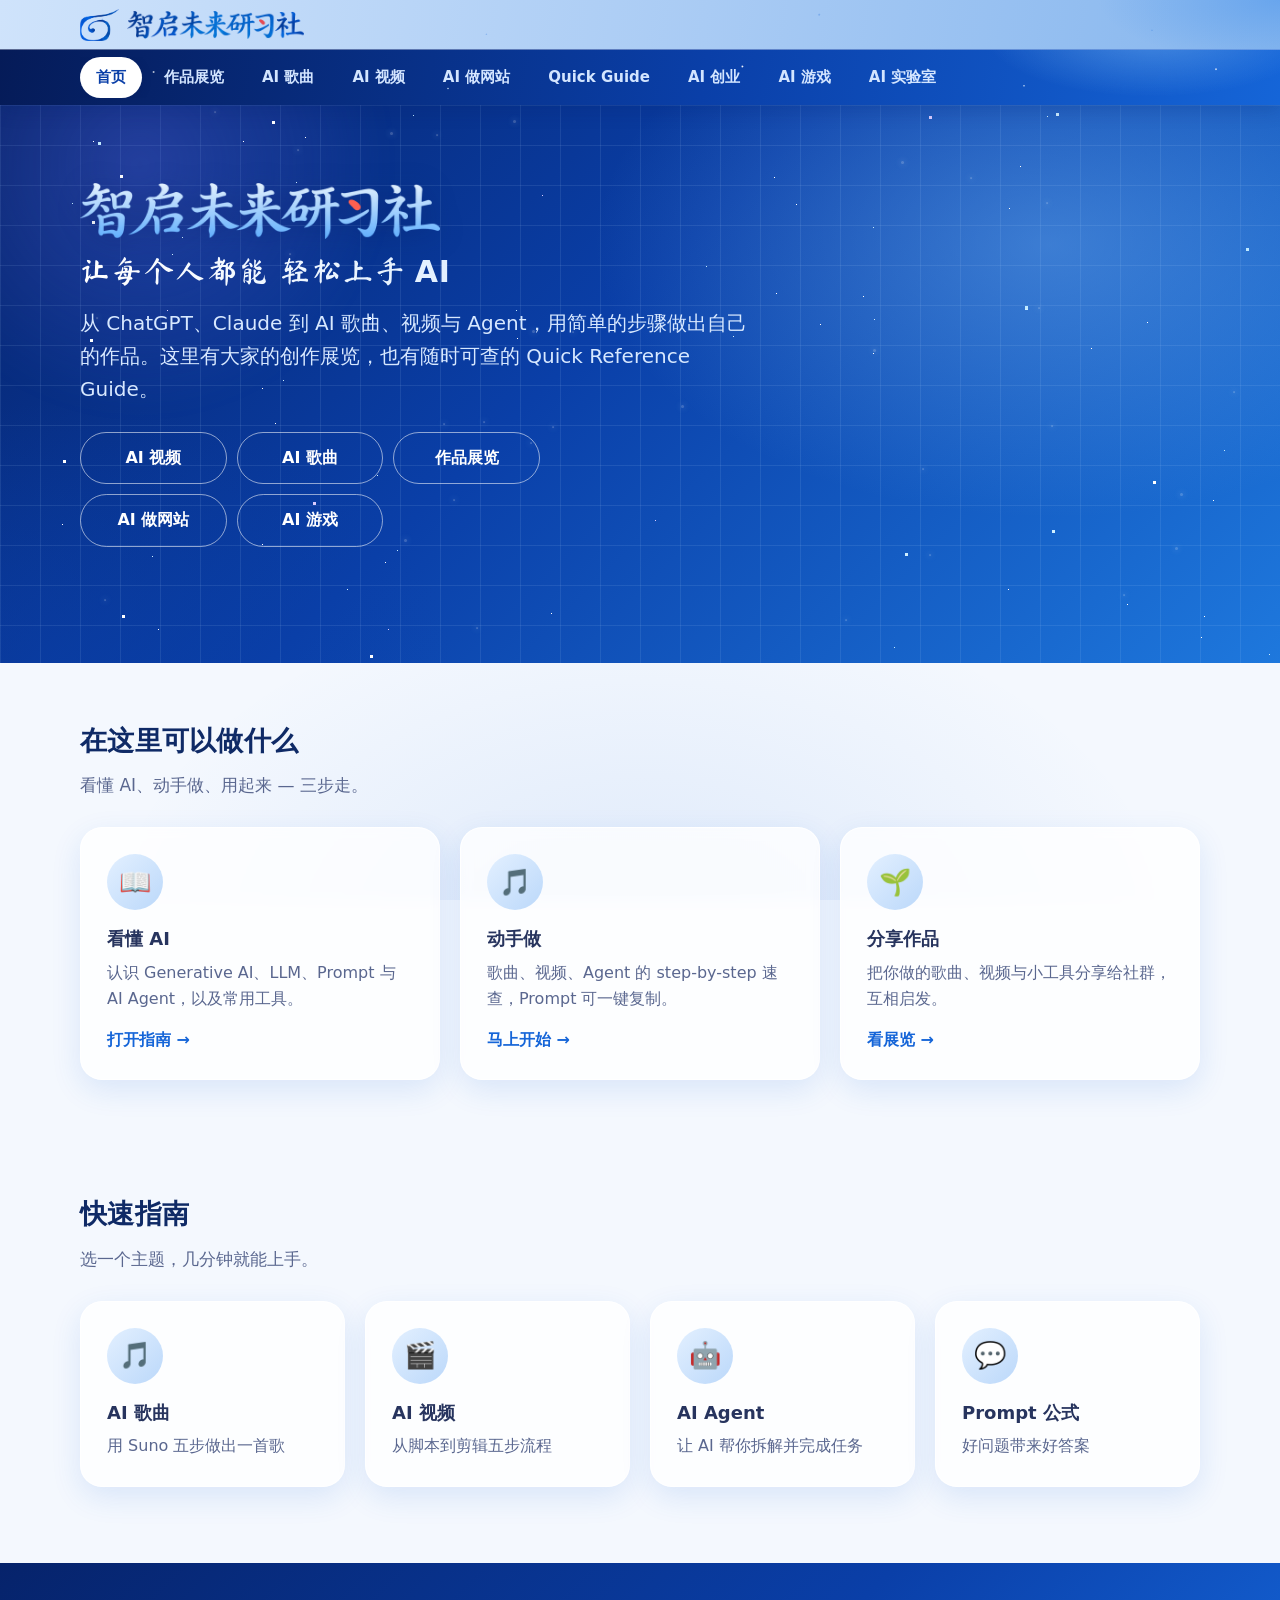
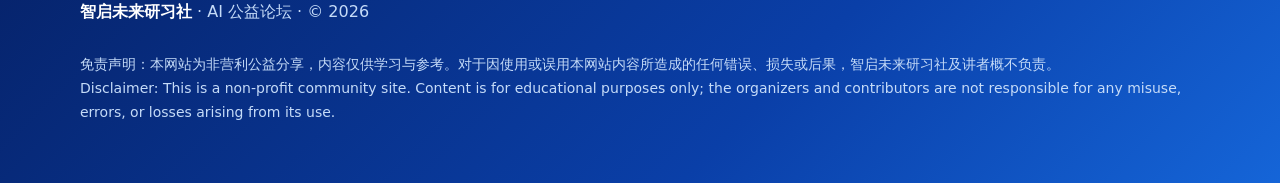
==== commit 0a180cc8: "Add AI 实验室 tab: browser RAG evaluation dashboard with chunk-size input and 3-size comparison Co-Auth" ====
--- a/index.html
+++ b/index.html
@@ -13,7 +13,7 @@
 <script defer src="/_vercel/insights/script.js"></script>
 </head>
 <body class="home">
-<header class="site-header"><div class="topbar"><div class="wrap"><a class="brand" href="/"><img class="brand-mark" src="/media/logo-mark-blue.png" alt="" width="218" height="181"><img class="brand-text" src="/media/logo-text-blue.png" alt="智启未来研习社" width="788" height="124"></a></div></div><div class="navbar"><div class="wrap"><nav aria-label="主导航"><a href="/" aria-current="page">首页</a><a href="/gallery">作品展览</a><a href="/songs">AI 歌曲</a><a href="/videos">AI 视频</a><a href="/website">AI 做网站</a><a href="/guide">Quick Guide</a><a href="/startup">AI 创业</a><a href="/game">AI 游戏</a></nav></div></div></header>
+<header class="site-header"><div class="topbar"><div class="wrap"><a class="brand" href="/"><img class="brand-mark" src="/media/logo-mark-blue.png" alt="" width="218" height="181"><img class="brand-text" src="/media/logo-text-blue.png" alt="智启未来研习社" width="788" height="124"></a></div></div><div class="navbar"><div class="wrap"><nav aria-label="主导航"><a href="/" aria-current="page">首页</a><a href="/gallery">作品展览</a><a href="/songs">AI 歌曲</a><a href="/videos">AI 视频</a><a href="/website">AI 做网站</a><a href="/guide">Quick Guide</a><a href="/startup">AI 创业</a><a href="/game">AI 游戏</a><a href="/lab">AI 实验室</a></nav></div></div></header>
 
 <main>
 <div class="hero"><div class="wrap">
--- a/assets/style.css
+++ b/assets/style.css
@@ -543,3 +543,6 @@
 .btnrow{display:flex;gap:8px;flex-wrap:nowrap;margin:12px 0 0}
 .btnrow .btn{padding:8px 14px;font-size:14px;white-space:nowrap}
 .steps li .tip{margin-top:8px}
+
+.thumb.portrait{aspect-ratio:9/16}
+.thumb.portrait video{object-fit:contain}
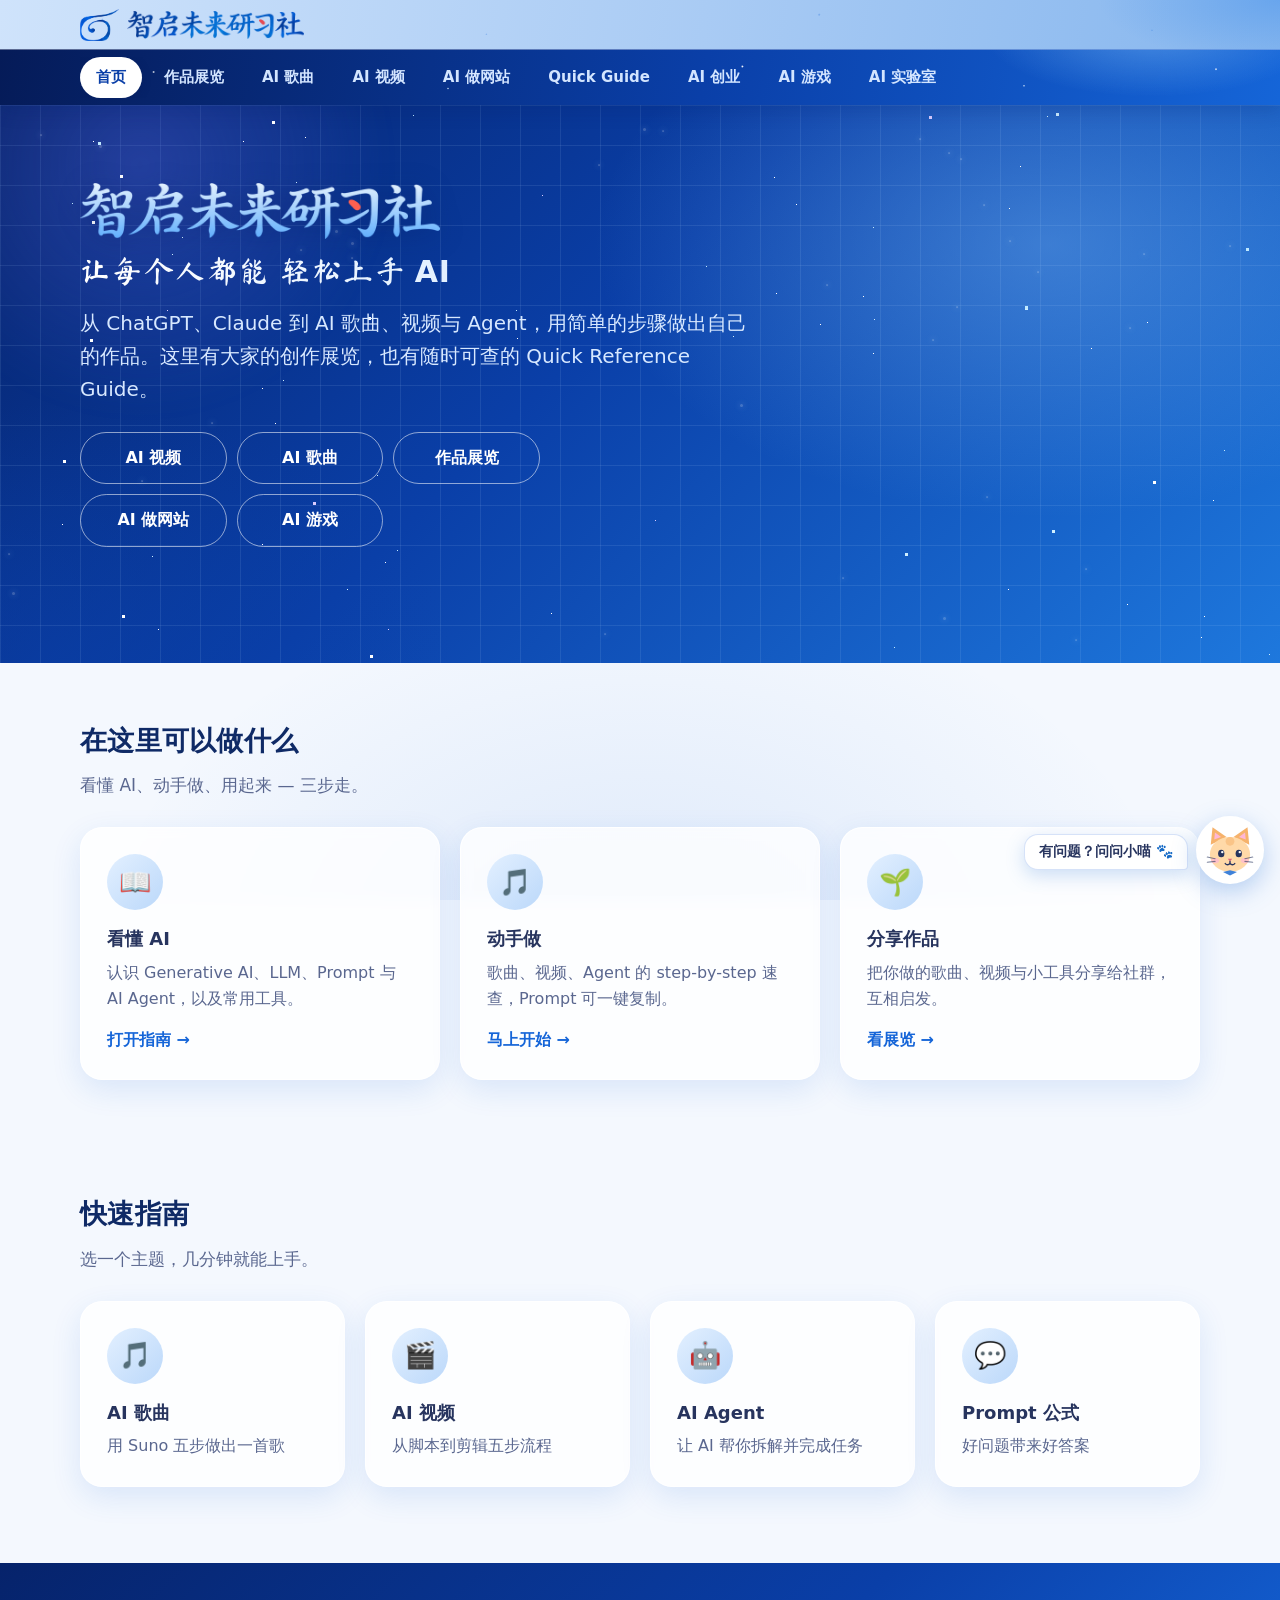
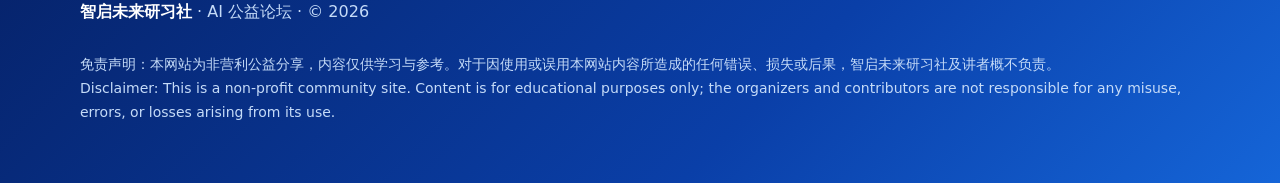
==== commit 05859549: "Add AI helper (小喵) floating chat on all pages: topic answers + in-browser retrieval over site materi" ====
--- a/index.html
+++ b/index.html
@@ -11,6 +11,7 @@
 <link rel="stylesheet" href="/assets/style.css">
 <script>window.va=window.va||function(){(window.vaq=window.vaq||[]).push(arguments)};</script>
 <script defer src="/_vercel/insights/script.js"></script>
+<link rel="stylesheet" href="/assets/helper.css">
 </head>
 <body class="home">
 <header class="site-header"><div class="topbar"><div class="wrap"><a class="brand" href="/"><img class="brand-mark" src="/media/logo-mark-blue.png" alt="" width="218" height="181"><img class="brand-text" src="/media/logo-text-blue.png" alt="智启未来研习社" width="788" height="124"></a></div></div><div class="navbar"><div class="wrap"><nav aria-label="主导航"><a href="/" aria-current="page">首页</a><a href="/gallery">作品展览</a><a href="/songs">AI 歌曲</a><a href="/videos">AI 视频</a><a href="/website">AI 做网站</a><a href="/guide">Quick Guide</a><a href="/startup">AI 创业</a><a href="/game">AI 游戏</a><a href="/lab">AI 实验室</a></nav></div></div></header>
@@ -52,5 +53,6 @@
 <script src="/data/site.js"></script>
 <script src="/data/works.js"></script>
 <script src="/assets/app.js"></script>
+<script defer src="/assets/helper.js"></script>
 </body>
 </html>
--- a/assets/helper.css
+++ b/assets/helper.css
@@ -0,0 +1,28 @@
+.hp-btn{position:fixed;right:16px;bottom:16px;z-index:60;width:68px;height:68px;border-radius:50%;border:2px solid #fff;background:#fff;box-shadow:0 8px 24px rgba(63,130,217,.35);cursor:pointer;padding:0;display:grid;place-items:center;transition:transform .15s}
+.hp-btn:hover{transform:translateY(-2px) scale(1.04)}
+.hp-btn svg{width:56px;height:56px}
+.hp-tip{position:fixed;right:92px;bottom:30px;z-index:60;background:#fff;color:#27345E;font:700 14px var(--font,system-ui);padding:8px 14px;border-radius:14px 14px 4px 14px;box-shadow:0 6px 18px rgba(63,130,217,.25);border:1px solid rgba(120,160,230,.3);max-width:200px}
+.hp-tip[hidden]{display:none}
+.hp-panel{position:fixed;right:16px;bottom:96px;z-index:61;width:min(380px,calc(100vw - 24px));height:min(560px,calc(100vh - 120px));display:flex;flex-direction:column;background:#F6FAFF;border:1px solid rgba(120,160,230,.35);border-radius:20px;box-shadow:0 18px 50px rgba(63,90,170,.30);overflow:hidden;font-family:var(--font,system-ui);color:#27345E}
+.hp-panel[hidden]{display:none}
+.hp-head{display:flex;align-items:center;gap:10px;padding:10px 14px;background:linear-gradient(135deg,#3F82D9,#7F6FE0);color:#fff}
+.hp-head .av{width:38px;height:38px;border-radius:50%;background:#fff;display:grid;place-items:center;flex:none}
+.hp-head .av svg{width:32px;height:32px}
+.hp-head b{font-size:16px;display:block;line-height:1.2}
+.hp-head small{opacity:.85;font-size:12px}
+.hp-x{margin-left:auto;background:rgba(255,255,255,.2);border:0;color:#fff;width:30px;height:30px;border-radius:50%;font-size:18px;cursor:pointer;line-height:1}
+.hp-log{flex:1;overflow-y:auto;padding:14px;display:flex;flex-direction:column;gap:10px}
+.hp-m{max-width:88%;padding:10px 13px;border-radius:16px;font-size:15px;line-height:1.55;white-space:pre-wrap;word-break:break-word}
+.hp-m.bot{background:#fff;border:1px solid rgba(120,160,230,.28);border-bottom-left-radius:4px;align-self:flex-start}
+.hp-m.me{background:#3F82D9;color:#fff;border-bottom-right-radius:4px;align-self:flex-end}
+.hp-m a{color:#3F82D9;font-weight:700;text-decoration:underline}
+.hp-links{display:flex;flex-wrap:wrap;gap:6px;margin-top:8px}
+.hp-links a{background:#EAF2FF;border:1px solid rgba(120,160,230,.35);padding:4px 10px;border-radius:999px;text-decoration:none;font-size:13px}
+.hp-src{margin-top:8px;padding:8px 10px;background:#F3F8FF;border-radius:10px;font-size:13px;color:#5A678F;border-left:3px solid #8CC8FF}
+.hp-chips{display:flex;flex-wrap:wrap;gap:6px;padding:0 14px 8px}
+.hp-chips button{font:600 13px var(--font,system-ui);background:#fff;border:1px solid rgba(120,160,230,.4);color:#27345E;border-radius:999px;padding:6px 11px;cursor:pointer}
+.hp-chips button:hover{background:#EAF2FF}
+.hp-form{display:flex;gap:8px;padding:10px 12px;border-top:1px solid rgba(120,160,230,.28);background:#fff}
+.hp-form input{flex:1;min-width:0;font:16px var(--font,system-ui);padding:10px 12px;border:1px solid rgba(120,160,230,.4);border-radius:12px;color:#27345E;background:#fff}
+.hp-form button{border:0;border-radius:12px;padding:0 16px;font:700 15px var(--font,system-ui);color:#fff;background:linear-gradient(135deg,#3F82D9,#7F6FE0);cursor:pointer}
+@media (max-width:480px){.hp-panel{right:12px;bottom:92px;height:calc(100vh - 110px)}.hp-tip{display:none}}
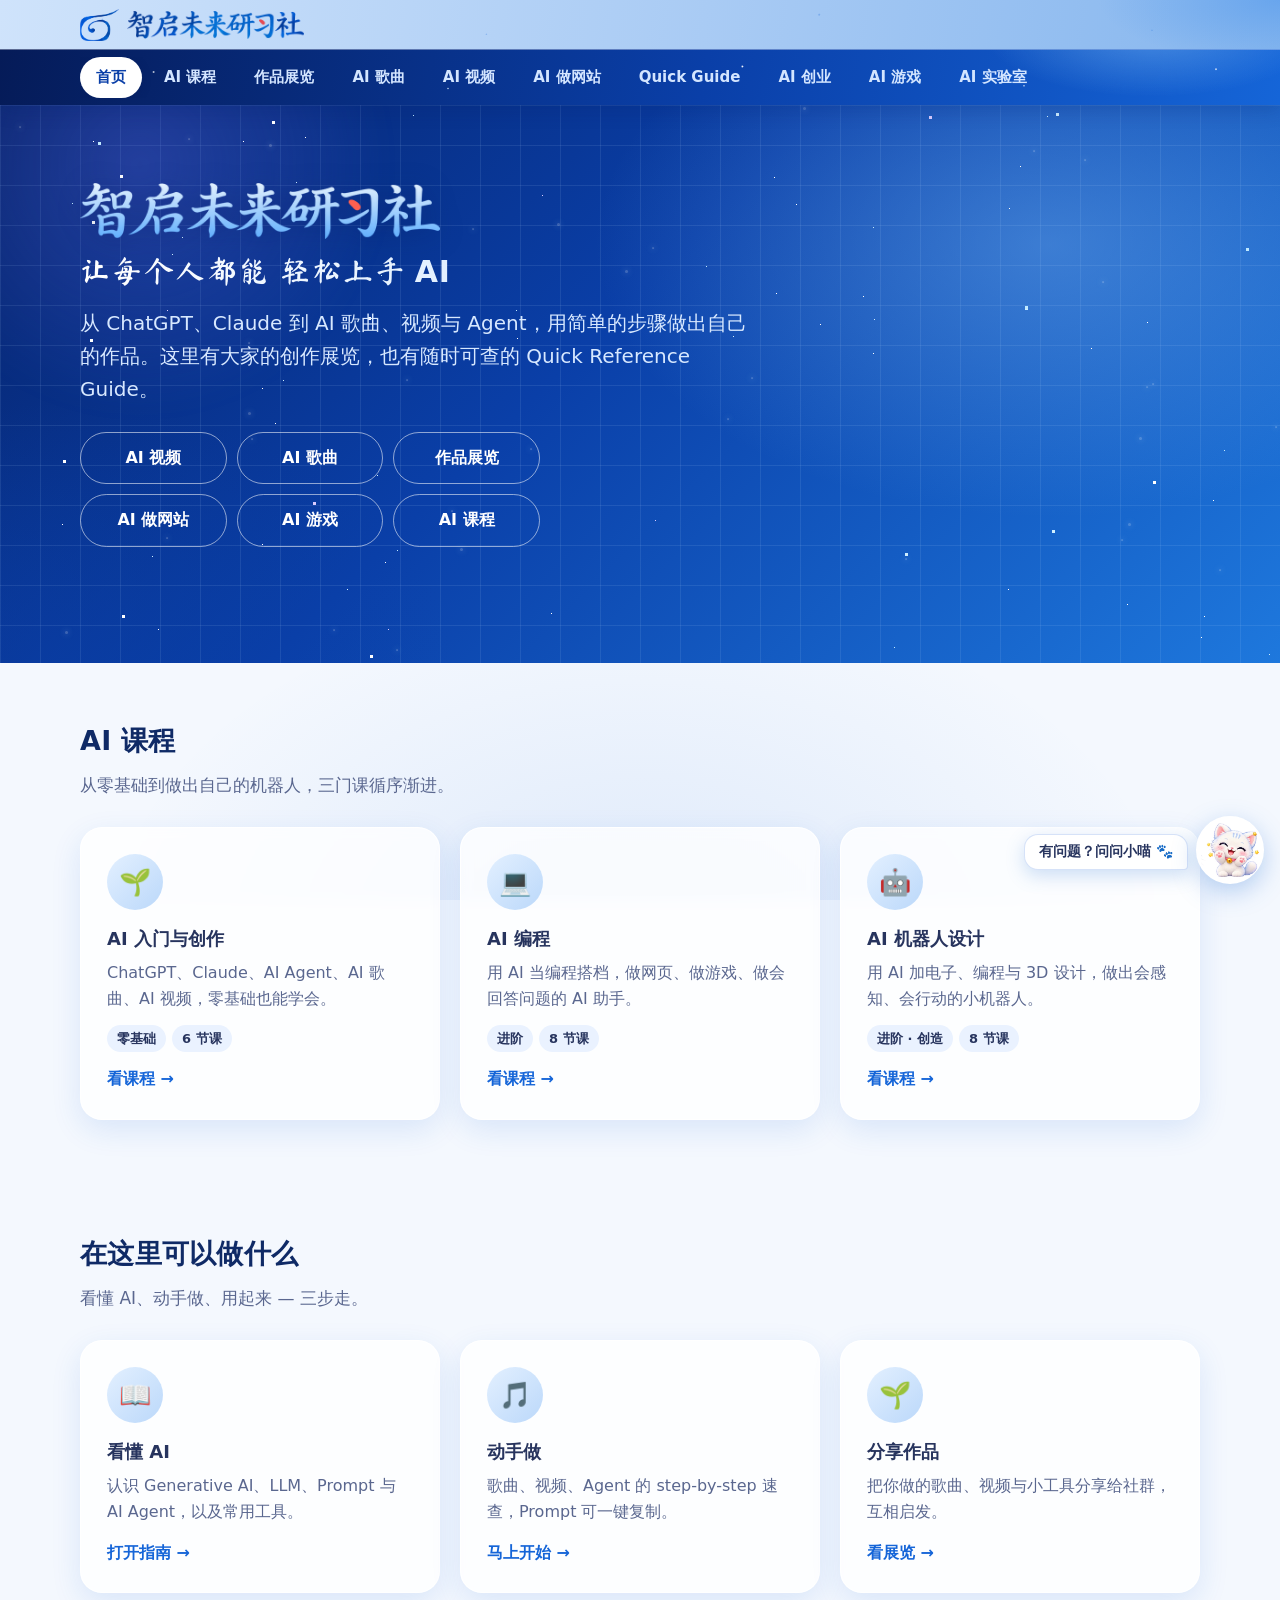
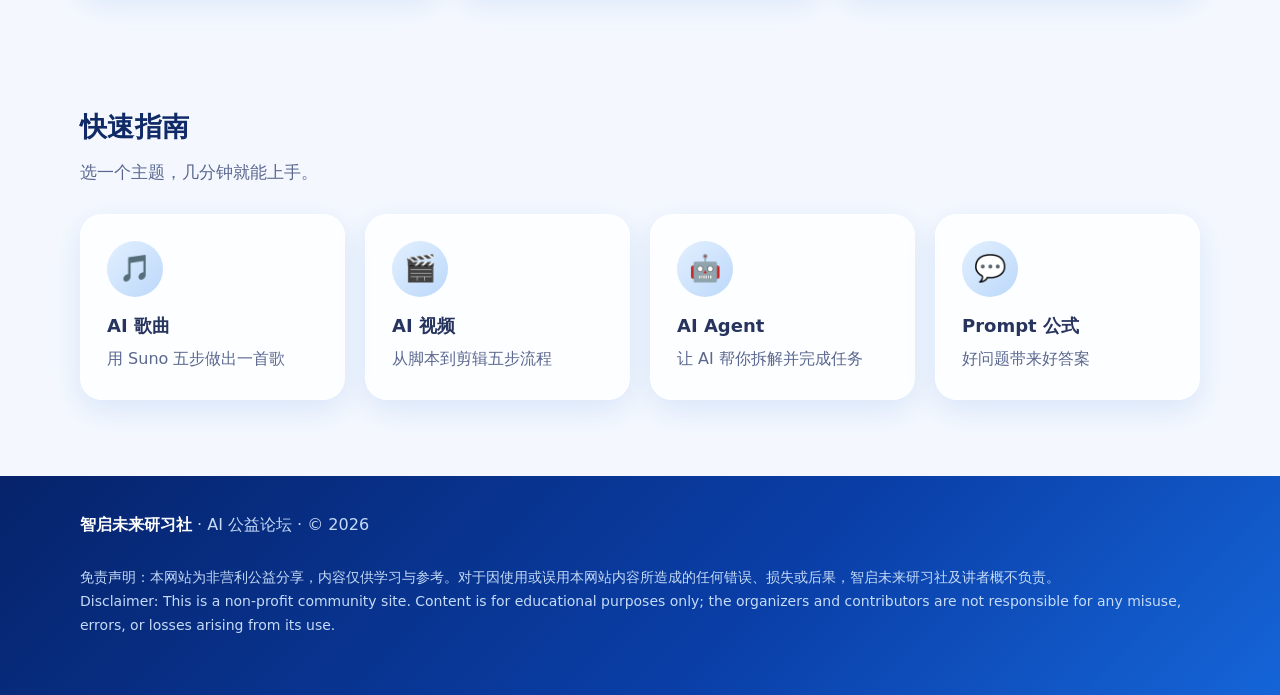
==== commit fd6c8eae: "Add AI 课程 tab: three courses (AI basics, AI coding, AI robotics), course cards on the home page Co-A" ====
--- a/index.html
+++ b/index.html
@@ -12,18 +12,30 @@
 <script>window.va=window.va||function(){(window.vaq=window.vaq||[]).push(arguments)};</script>
 <script defer src="/_vercel/insights/script.js"></script>
 <link rel="stylesheet" href="/assets/helper.css">
+<link rel="stylesheet" href="/assets/courses.css">
 </head>
 <body class="home">
-<header class="site-header"><div class="topbar"><div class="wrap"><a class="brand" href="/"><img class="brand-mark" src="/media/logo-mark-blue.png" alt="" width="218" height="181"><img class="brand-text" src="/media/logo-text-blue.png" alt="智启未来研习社" width="788" height="124"></a></div></div><div class="navbar"><div class="wrap"><nav aria-label="主导航"><a href="/" aria-current="page">首页</a><a href="/gallery">作品展览</a><a href="/songs">AI 歌曲</a><a href="/videos">AI 视频</a><a href="/website">AI 做网站</a><a href="/guide">Quick Guide</a><a href="/startup">AI 创业</a><a href="/game">AI 游戏</a><a href="/lab">AI 实验室</a></nav></div></div></header>
+<header class="site-header"><div class="topbar"><div class="wrap"><a class="brand" href="/"><img class="brand-mark" src="/media/logo-mark-blue.png" alt="" width="218" height="181"><img class="brand-text" src="/media/logo-text-blue.png" alt="智启未来研习社" width="788" height="124"></a></div></div><div class="navbar"><div class="wrap"><nav aria-label="主导航"><a href="/" aria-current="page">首页</a><a href="/courses">AI 课程</a><a href="/gallery">作品展览</a><a href="/songs">AI 歌曲</a><a href="/videos">AI 视频</a><a href="/website">AI 做网站</a><a href="/guide">Quick Guide</a><a href="/startup">AI 创业</a><a href="/game">AI 游戏</a><a href="/lab">AI 实验室</a></nav></div></div></header>
 
 <main>
 <div class="hero"><div class="wrap">
   <div>
     <h1><img class="hero-name" src="/media/logo-text-hero.png" alt="智启未来研习社" width="788" height="124"><span class="brush"><span class="nb">让每个人都能</span><span class="nb">轻松上手 <span class="en">AI</span></span></span></h1>
     <p>从 ChatGPT、Claude 到 AI 歌曲、视频与 Agent，用简单的步骤做出自己的作品。这里有大家的创作展览，也有随时可查的 Quick Reference Guide。</p>
-    <div class="btns tri"><a class="btn ghost" href="/videos">AI 视频</a><a class="btn ghost" href="/songs">AI 歌曲</a><a class="btn ghost" href="/gallery">作品展览</a><a class="btn ghost" href="/website">AI 做网站</a><a class="btn ghost" href="/game">AI 游戏</a></div>
+    <div class="btns tri"><a class="btn ghost" href="/videos">AI 视频</a><a class="btn ghost" href="/songs">AI 歌曲</a><a class="btn ghost" href="/gallery">作品展览</a><a class="btn ghost" href="/website">AI 做网站</a><a class="btn ghost" href="/game">AI 游戏</a><a class="btn ghost" href="/courses">AI 课程</a></div>
   </div>
 </div></div>
+
+<section class="home-courses"><div class="wrap">
+  <div class="eyebrow">// ai courses</div>
+  <h2>AI 课程</h2>
+  <p class="lead">从零基础到做出自己的机器人，三门课循序渐进。</p>
+  <div class="grid g3">
+    <a class="card" href="/courses#ai-basics"><div class="ico t-b">🌱</div><h3>AI 入门与创作</h3><p>ChatGPT、Claude、AI Agent、AI 歌曲、AI 视频，零基础也能学会。</p><div class="meta"><span>零基础</span><span>6 节课</span></div><span class="more">看课程 →</span></a>
+    <a class="card" href="/courses#ai-coding"><div class="ico t-v">💻</div><h3>AI 编程</h3><p>用 AI 当编程搭档，做网页、做游戏、做会回答问题的 AI 助手。</p><div class="meta"><span>进阶</span><span>8 节课</span></div><span class="more">看课程 →</span></a>
+    <a class="card" href="/courses#ai-robotics"><div class="ico t-t">🤖</div><h3>AI 机器人设计</h3><p>用 AI 加电子、编程与 3D 设计，做出会感知、会行动的小机器人。</p><div class="meta"><span>进阶 · 创造</span><span>8 节课</span></div><span class="more">看课程 →</span></a>
+  </div>
+</div></section>
 
 <section><div class="wrap">
   <div class="eyebrow">// what you can do</div>
--- a/assets/helper.css
+++ b/assets/helper.css
@@ -1,13 +1,13 @@
 .hp-btn{position:fixed;right:16px;bottom:16px;z-index:60;width:68px;height:68px;border-radius:50%;border:2px solid #fff;background:#fff;box-shadow:0 8px 24px rgba(63,130,217,.35);cursor:pointer;padding:0;display:grid;place-items:center;transition:transform .15s}
 .hp-btn:hover{transform:translateY(-2px) scale(1.04)}
-.hp-btn svg{width:56px;height:56px}
+.hp-btn img{width:58px;height:58px;object-fit:contain}
 .hp-tip{position:fixed;right:92px;bottom:30px;z-index:60;background:#fff;color:#27345E;font:700 14px var(--font,system-ui);padding:8px 14px;border-radius:14px 14px 4px 14px;box-shadow:0 6px 18px rgba(63,130,217,.25);border:1px solid rgba(120,160,230,.3);max-width:200px}
 .hp-tip[hidden]{display:none}
 .hp-panel{position:fixed;right:16px;bottom:96px;z-index:61;width:min(380px,calc(100vw - 24px));height:min(560px,calc(100vh - 120px));display:flex;flex-direction:column;background:#F6FAFF;border:1px solid rgba(120,160,230,.35);border-radius:20px;box-shadow:0 18px 50px rgba(63,90,170,.30);overflow:hidden;font-family:var(--font,system-ui);color:#27345E}
 .hp-panel[hidden]{display:none}
 .hp-head{display:flex;align-items:center;gap:10px;padding:10px 14px;background:linear-gradient(135deg,#3F82D9,#7F6FE0);color:#fff}
-.hp-head .av{width:38px;height:38px;border-radius:50%;background:#fff;display:grid;place-items:center;flex:none}
-.hp-head .av svg{width:32px;height:32px}
+.hp-head .av{width:42px;height:42px;border-radius:50%;background:#fff;display:grid;place-items:center;flex:none}
+.hp-head .av img{width:34px;height:34px;object-fit:contain}
 .hp-head b{font-size:16px;display:block;line-height:1.2}
 .hp-head small{opacity:.85;font-size:12px}
 .hp-x{margin-left:auto;background:rgba(255,255,255,.2);border:0;color:#fff;width:30px;height:30px;border-radius:50%;font-size:18px;cursor:pointer;line-height:1}
--- a/assets/courses.css
+++ b/assets/courses.css
@@ -0,0 +1,28 @@
+.path{display:flex;flex-wrap:wrap;gap:10px;align-items:center;margin:6px 0 26px;color:var(--ink2);font-weight:700}
+.path span.s{background:#fff;border:1px solid var(--line);border-radius:999px;padding:6px 14px;color:var(--ink)}
+.path i{font-style:normal;color:var(--sky-d)}
+.course{background:var(--card);backdrop-filter:blur(6px);border:1px solid rgba(255,255,255,.9);border-radius:var(--radius);box-shadow:var(--shadow);padding:26px;margin-bottom:24px;scroll-margin-top:90px}
+.course header{display:flex;gap:16px;align-items:flex-start;margin-bottom:12px}
+.course .ico{flex:none;width:64px;height:64px;font-size:30px}
+.course .lv{display:inline-block;font:700 12px var(--mono);letter-spacing:.1em;text-transform:uppercase;color:var(--sky-d);margin-bottom:2px}
+.course h2{margin:0 0 4px;font-size:26px}
+.course .sub{margin:0;color:var(--ink2)}
+.facts{display:grid;grid-template-columns:repeat(4,1fr);gap:10px;margin:16px 0}
+.facts div{background:#fff;border:1px solid var(--line);border-radius:12px;padding:10px 12px}
+.facts b{display:block;font-size:12px;color:var(--ink2);font-weight:700}
+.facts span{font-weight:700;font-size:15px}
+.two{display:grid;grid-template-columns:1fr 1fr;gap:18px;margin:6px 0 16px}
+.two h3{margin:0 0 6px;font-size:17px}
+.two ul{margin:0;padding-left:20px;color:var(--ink2);display:grid;gap:4px}
+.syl{counter-reset:l;list-style:none;margin:8px 0 0;padding:0;display:grid;gap:8px}
+.syl li{counter-increment:l;position:relative;background:#fff;border:1px solid var(--line);border-radius:12px;padding:10px 14px 10px 54px}
+.syl li::before{content:counter(l);position:absolute;left:12px;top:10px;width:30px;height:30px;border-radius:50%;display:grid;place-items:center;font-weight:800;font-size:14px;color:#1d2a55;background:linear-gradient(135deg,var(--sky),var(--lav))}
+.syl b{display:block}
+.syl span{color:var(--ink2);font-size:15px}
+.final{margin-top:14px;padding:12px 16px;border-radius:12px;background:linear-gradient(135deg,rgba(140,200,255,.25),rgba(255,183,213,.25));font-weight:600}
+.cta{display:flex;flex-wrap:wrap;gap:12px;align-items:center;margin-top:8px}
+.note{margin-top:8px;color:var(--ink2);font-size:14px}
+.home-courses .card .meta{display:flex;flex-wrap:wrap;gap:6px;margin-top:12px}
+.home-courses .card .meta span{font-size:13px;font-weight:700;padding:3px 10px;border-radius:999px;background:#EAF2FF;color:var(--ink)}
+@media (max-width:760px){.facts{grid-template-columns:1fr 1fr}.two{grid-template-columns:1fr}.course{padding:18px 14px}.course h2{font-size:22px}}
+.home-courses .card .meta{grid-column:1 / -1}
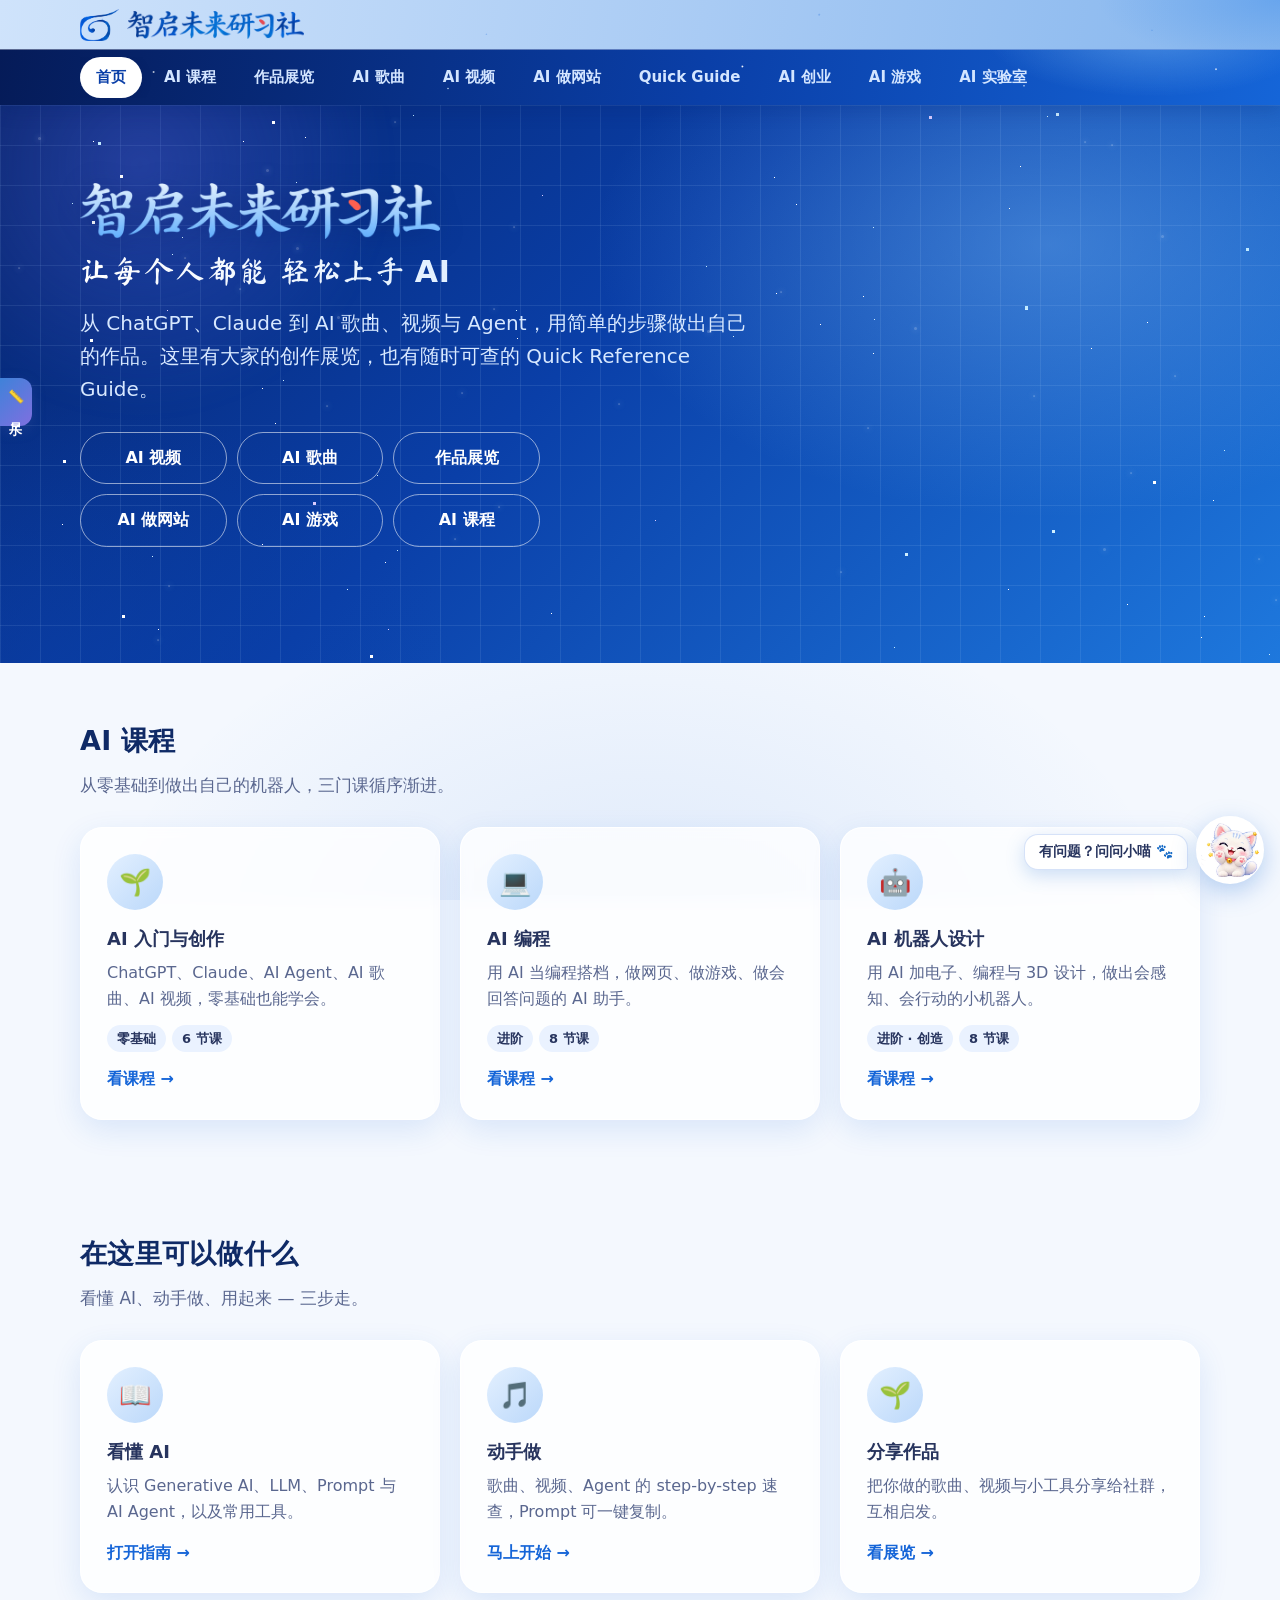
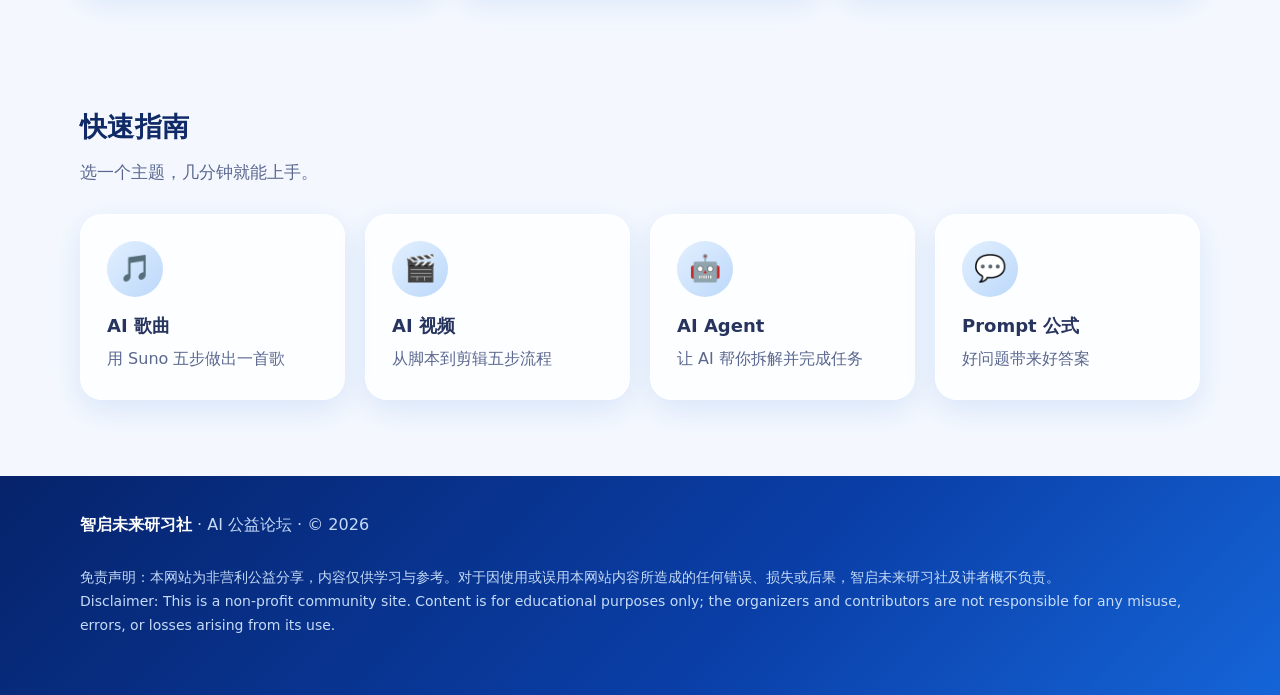
==== commit 3a8f82ff: "Add real-size 0-4 cm ruler tab (calibrated with a bank card), draggable, rotatable, hideable Co-Auth" ====
--- a/index.html
+++ b/index.html
@@ -66,5 +66,6 @@
 <script src="/data/works.js"></script>
 <script src="/assets/app.js"></script>
 <script defer src="/assets/helper.js"></script>
+<script defer src="/assets/ruler.js"></script>
 </body>
 </html>
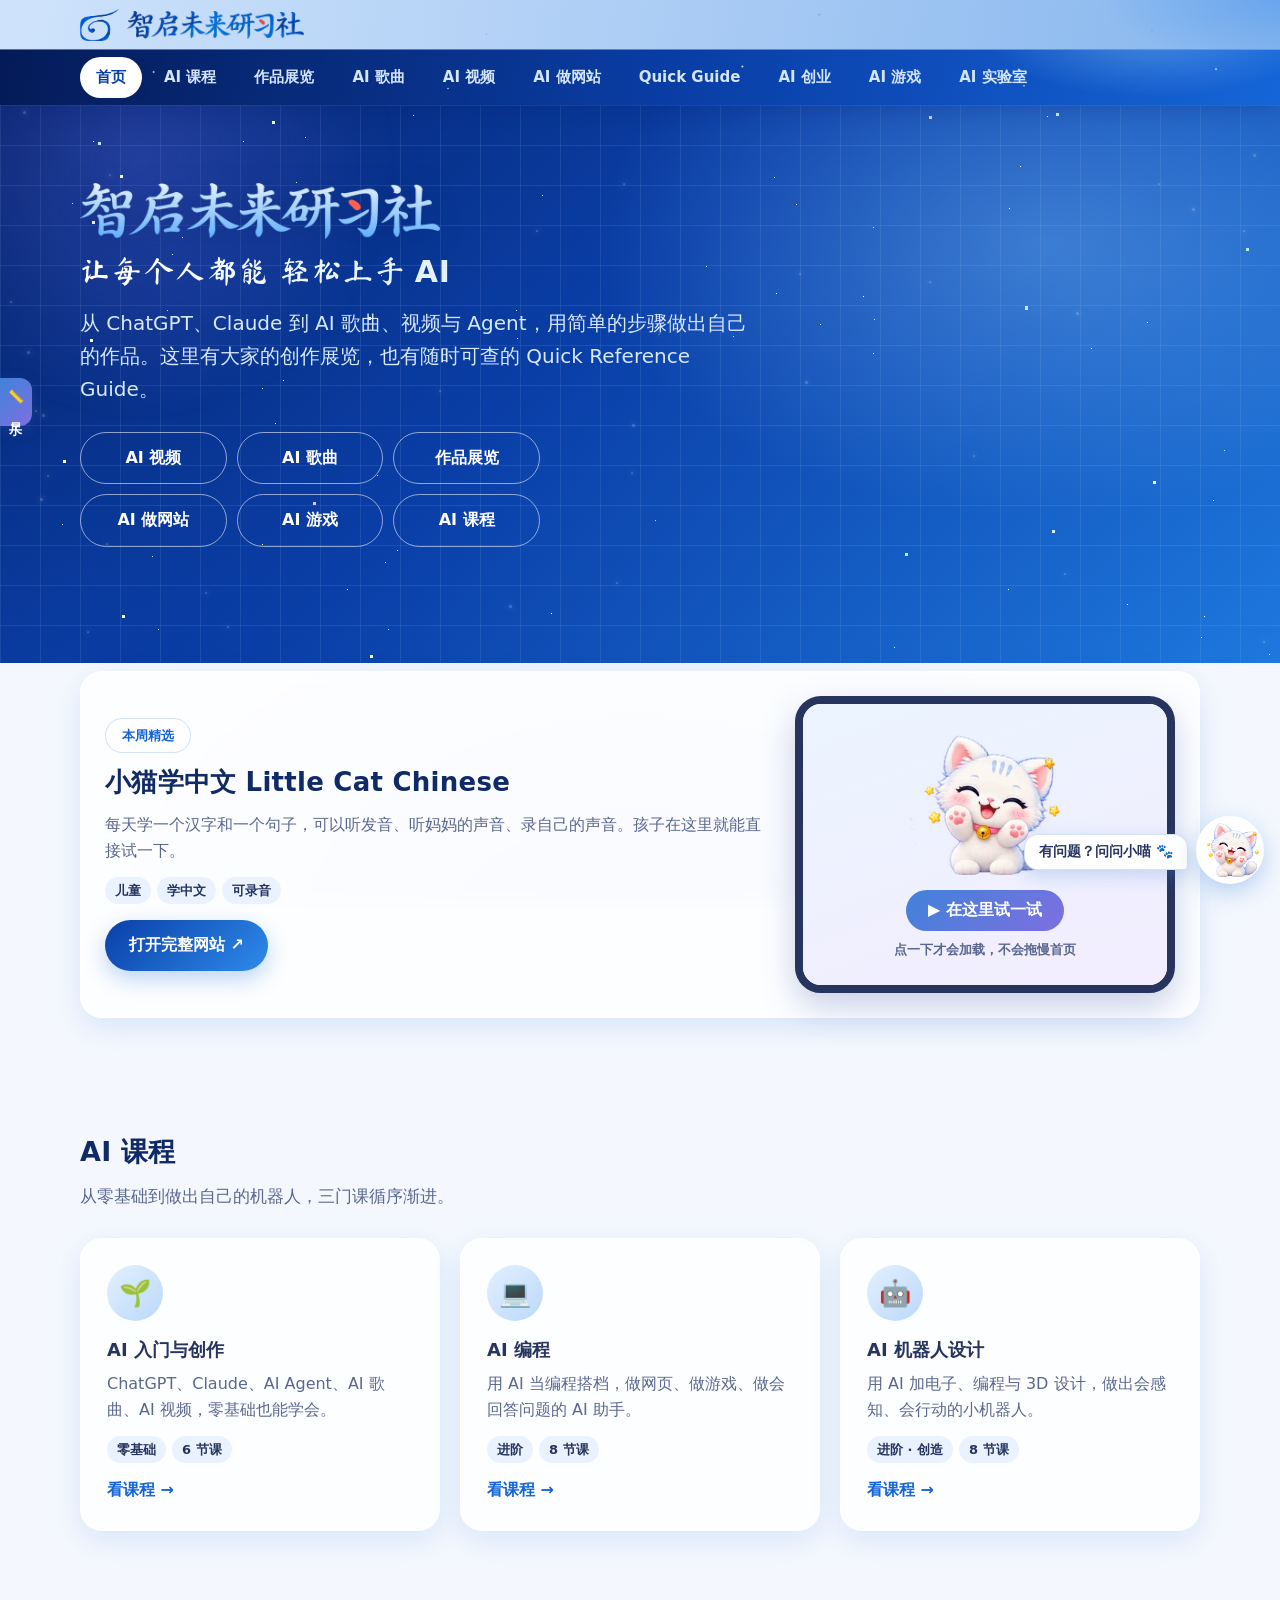
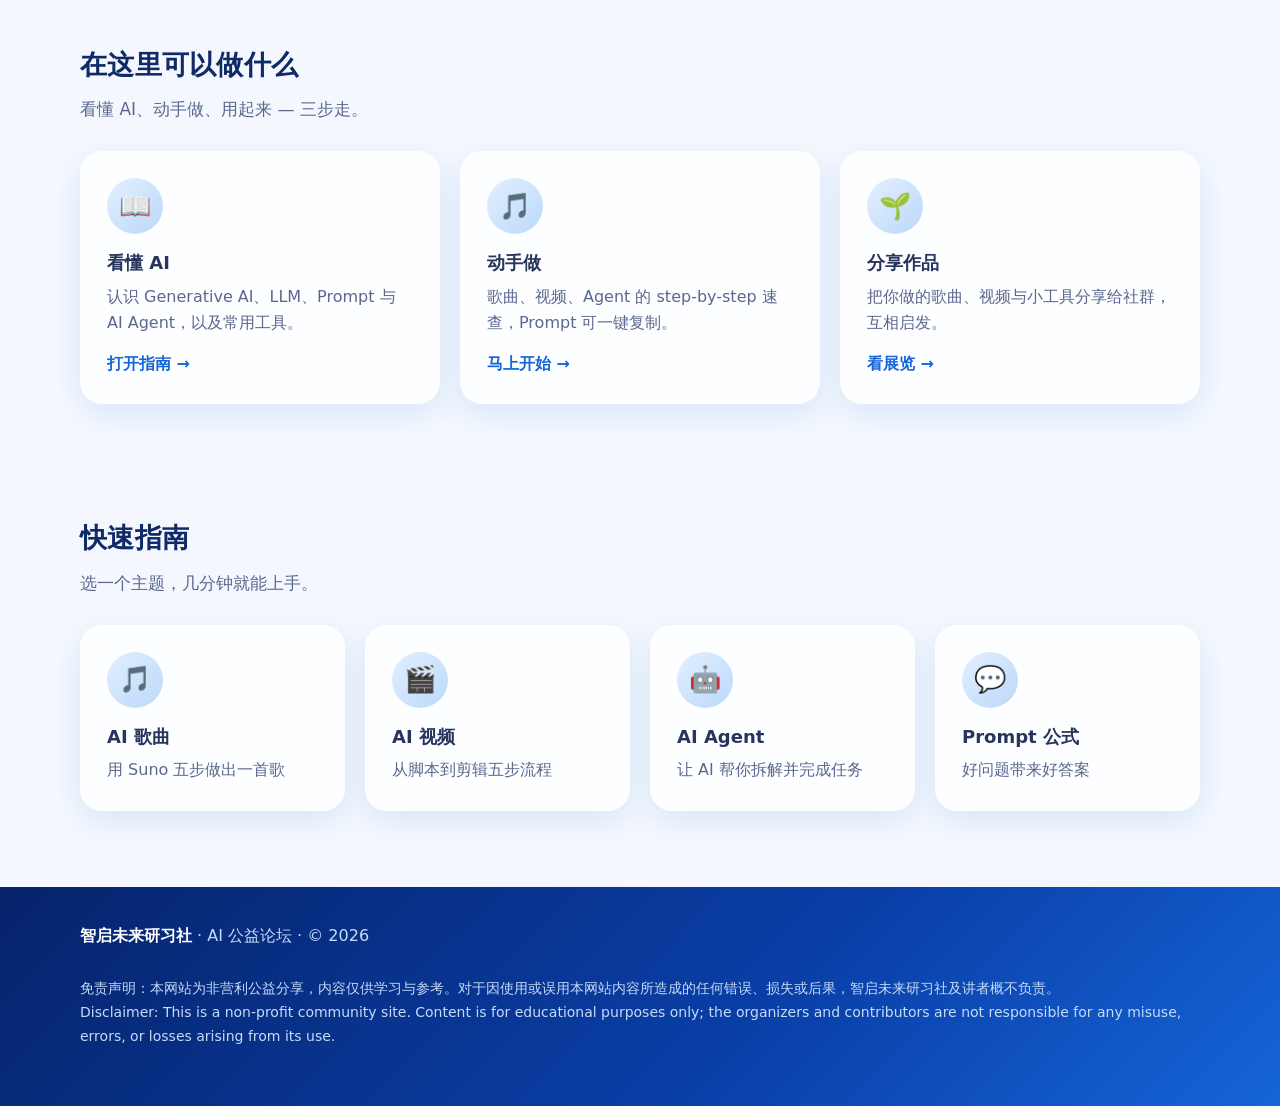
==== commit 6ed9eda4: "Home: weekly feature section embedding Little Cat Chinese (kimichan.vercel.app) in a phone frame, cl" ====
--- a/index.html
+++ b/index.html
@@ -25,6 +25,27 @@
     <div class="btns tri"><a class="btn ghost" href="/videos">AI 视频</a><a class="btn ghost" href="/songs">AI 歌曲</a><a class="btn ghost" href="/gallery">作品展览</a><a class="btn ghost" href="/website">AI 做网站</a><a class="btn ghost" href="/game">AI 游戏</a><a class="btn ghost" href="/courses">AI 课程</a></div>
   </div>
 </div></div>
+
+<section class="feature" id="feature" hidden><div class="wrap"><div class="box">
+  <div>
+    <span class="pill pink" id="fWeek">本周精选</span>
+    <h2 id="fTitle"></h2>
+    <p id="fBlurb"></p>
+    <div class="tags" id="fTags"></div>
+    <div class="acts"><a class="btn solid" id="fOpen" href="#" target="_blank" rel="noopener">打开完整网站 ↗</a></div>
+  </div>
+  <div class="phone" id="fPhone"></div>
+</div></div></section>
+<script src="/data/feature.js"></script>
+<script>(function(){var F=window.FEATURE,s=document.getElementById('feature');if(!F||!F.url||!s)return;
+function t(id,v){document.getElementById(id).textContent=v}
+t('fWeek',F.week||'本周精选');t('fTitle',F.title);t('fBlurb',F.blurb);
+document.getElementById('fTags').innerHTML=(F.tags||[]).map(function(x){var e=document.createElement('span');e.textContent=x;return e.outerHTML}).join('');
+document.getElementById('fOpen').href=F.url;
+var p=document.getElementById('fPhone'),b=document.createElement('button');b.type='button';b.className='poster';b.setAttribute('aria-label','在这里试玩');
+b.innerHTML='<img alt="" src="'+(F.poster||'')+'"><span class="go">▶ 在这里试一试</span><small>点一下才会加载，不会拖慢首页</small>';
+b.onclick=function(){var f=document.createElement('iframe');f.src=F.url;f.title=F.title;f.loading='lazy';f.height=F.height||600;f.setAttribute('allow','microphone; autoplay; clipboard-write');f.setAttribute('referrerpolicy','no-referrer');p.innerHTML='';p.appendChild(f);};
+p.appendChild(b);s.hidden=false;})();</script>
 
 <section class="home-courses"><div class="wrap">
   <div class="eyebrow">// ai courses</div>
--- a/assets/courses.css
+++ b/assets/courses.css
@@ -26,3 +26,18 @@
 .home-courses .card .meta span{font-size:13px;font-weight:700;padding:3px 10px;border-radius:999px;background:#EAF2FF;color:var(--ink)}
 @media (max-width:760px){.facts{grid-template-columns:1fr 1fr}.two{grid-template-columns:1fr}.course{padding:18px 14px}.course h2{font-size:22px}}
 .home-courses .card .meta{grid-column:1 / -1}
+.feature{padding-top:8px}
+.feature .box{display:grid;grid-template-columns:1fr minmax(0,380px);gap:26px;align-items:center;background:var(--card);backdrop-filter:blur(6px);border:1px solid rgba(255,255,255,.9);border-radius:var(--radius);box-shadow:var(--shadow);padding:24px}
+.feature .pill{margin-bottom:8px}
+.feature h2{margin:0 0 8px;font-size:26px}
+.feature p{margin:0 0 12px;color:var(--ink2)}
+.feature .tags{display:flex;flex-wrap:wrap;gap:6px;margin-bottom:16px}
+.feature .tags span{font-size:13px;font-weight:700;padding:3px 10px;border-radius:999px;background:#EAF2FF;color:var(--ink)}
+.feature .acts{display:flex;flex-wrap:wrap;gap:10px}
+.feature .phone{justify-self:center;width:100%;max-width:380px;border-radius:26px;border:8px solid #27345E;background:#fff;box-shadow:0 14px 34px rgba(63,90,170,.28);overflow:hidden;position:relative}
+.feature .phone iframe{display:block;width:100%;border:0;background:#fff}
+.feature .poster{display:grid;place-items:center;gap:10px;width:100%;border:0;cursor:pointer;background:linear-gradient(160deg,#EAF4FF,#F3EDFF);padding:26px 14px;font:700 17px var(--font);color:var(--ink)}
+.feature .poster img{width:150px;height:150px;object-fit:contain}
+.feature .poster .go{background:linear-gradient(135deg,#3F82D9,#7F6FE0);color:#fff;border-radius:999px;padding:10px 22px;font-size:16px}
+.feature .poster small{font-weight:600;color:var(--ink2);font-size:13px}
+@media (max-width:760px){.feature .box{grid-template-columns:1fr;padding:18px 14px;gap:16px}.feature h2{font-size:22px}}
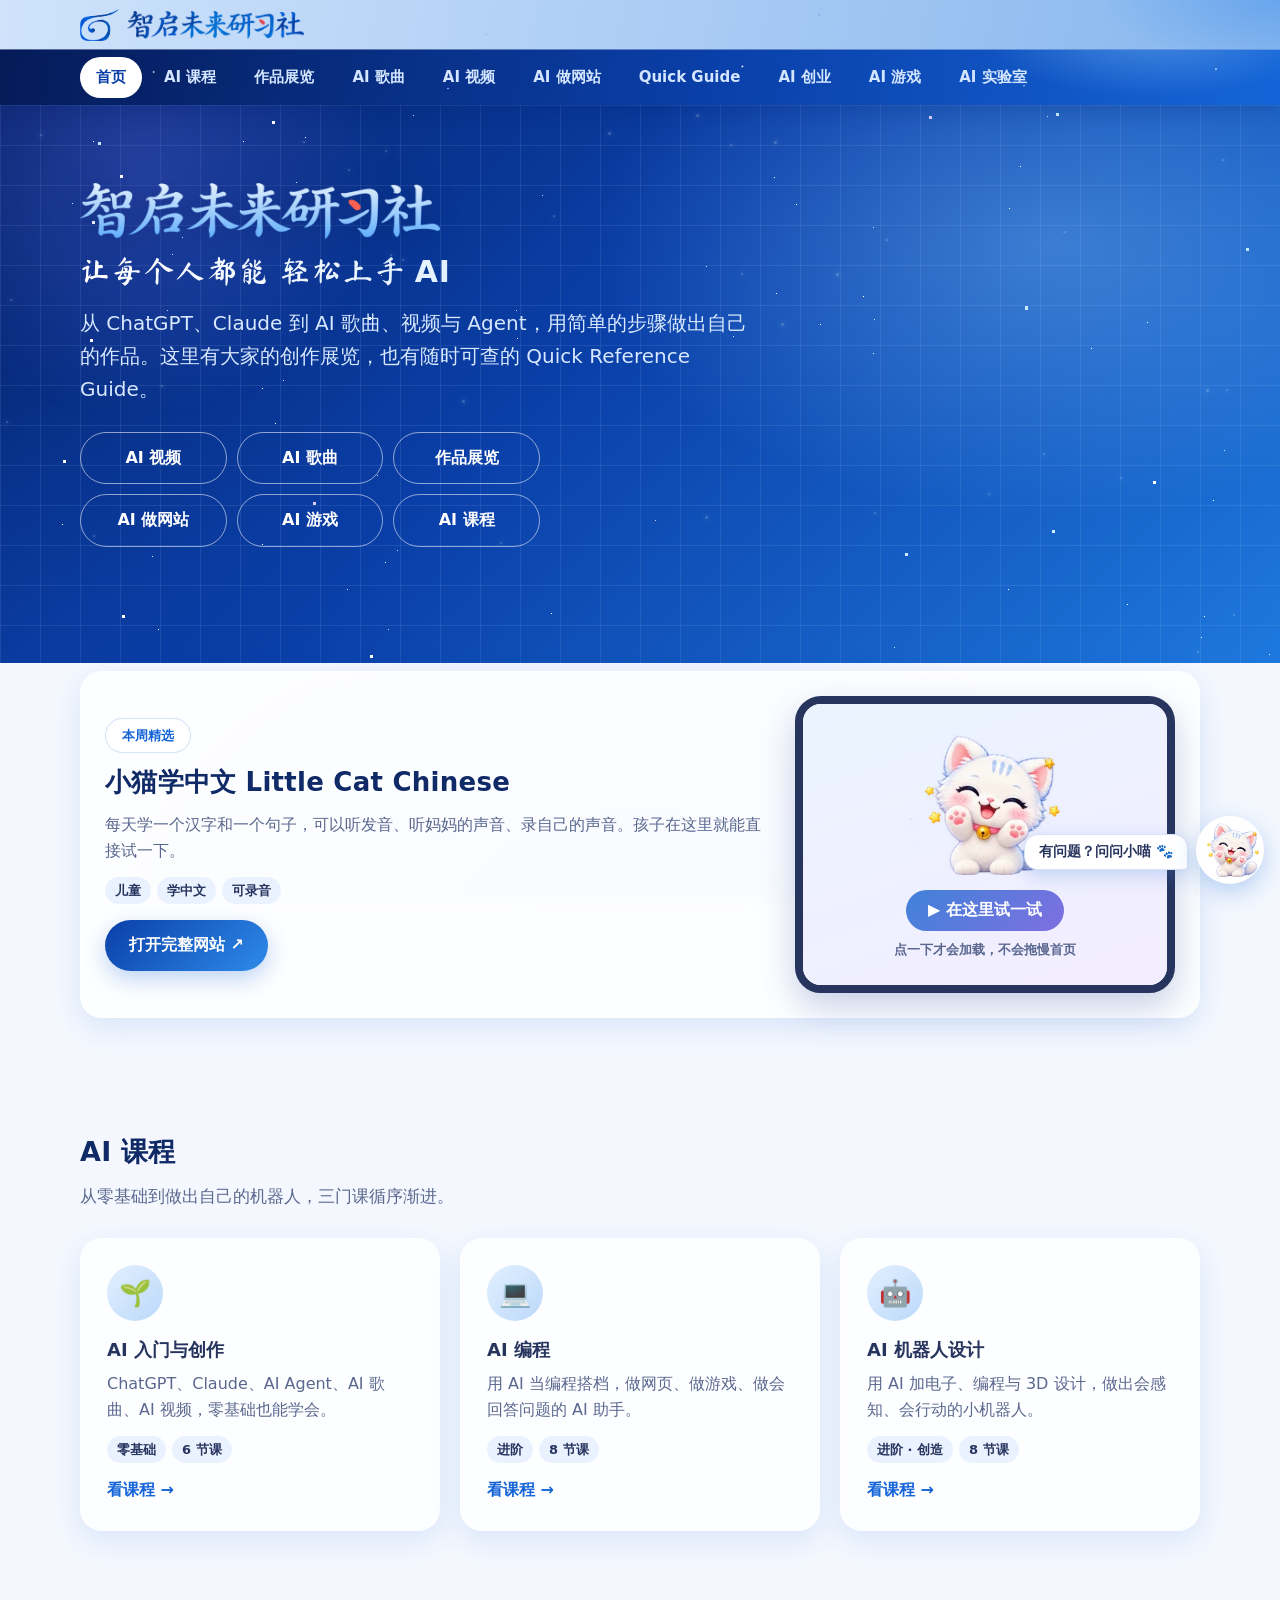
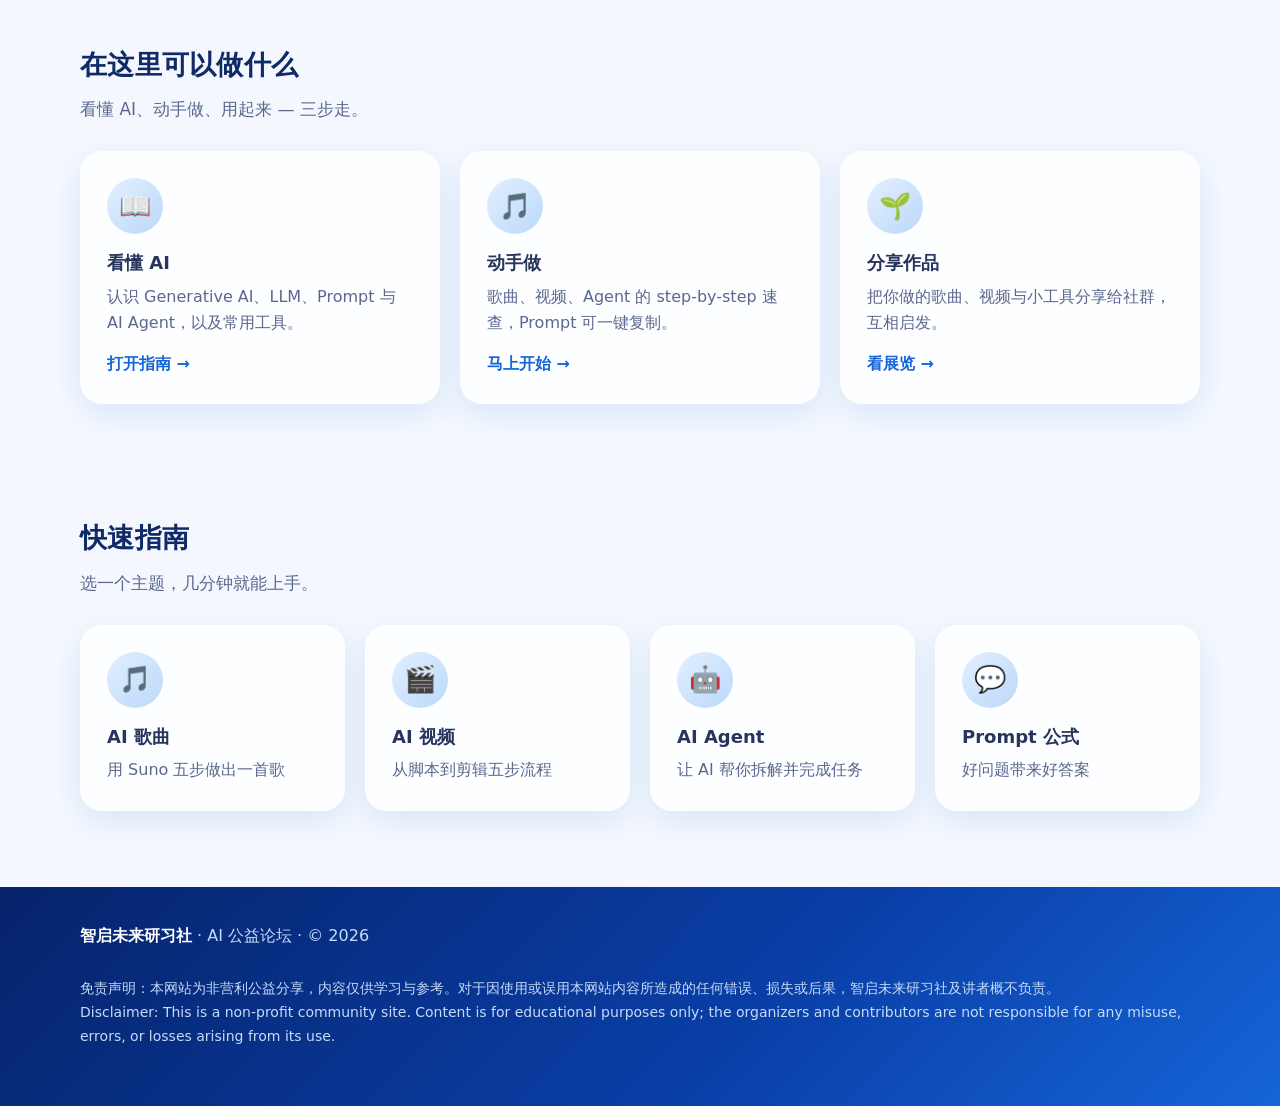
==== commit 61d7490e: "Ruler tab only on the AI 游戏 page Co-Authored-By: Claude Sonnet 5.5 <noreply@anthropic.com> Claude-Se" ====
--- a/index.html
+++ b/index.html
@@ -87,6 +87,5 @@
 <script src="/data/works.js"></script>
 <script src="/assets/app.js"></script>
 <script defer src="/assets/helper.js"></script>
-<script defer src="/assets/ruler.js"></script>
 </body>
 </html>
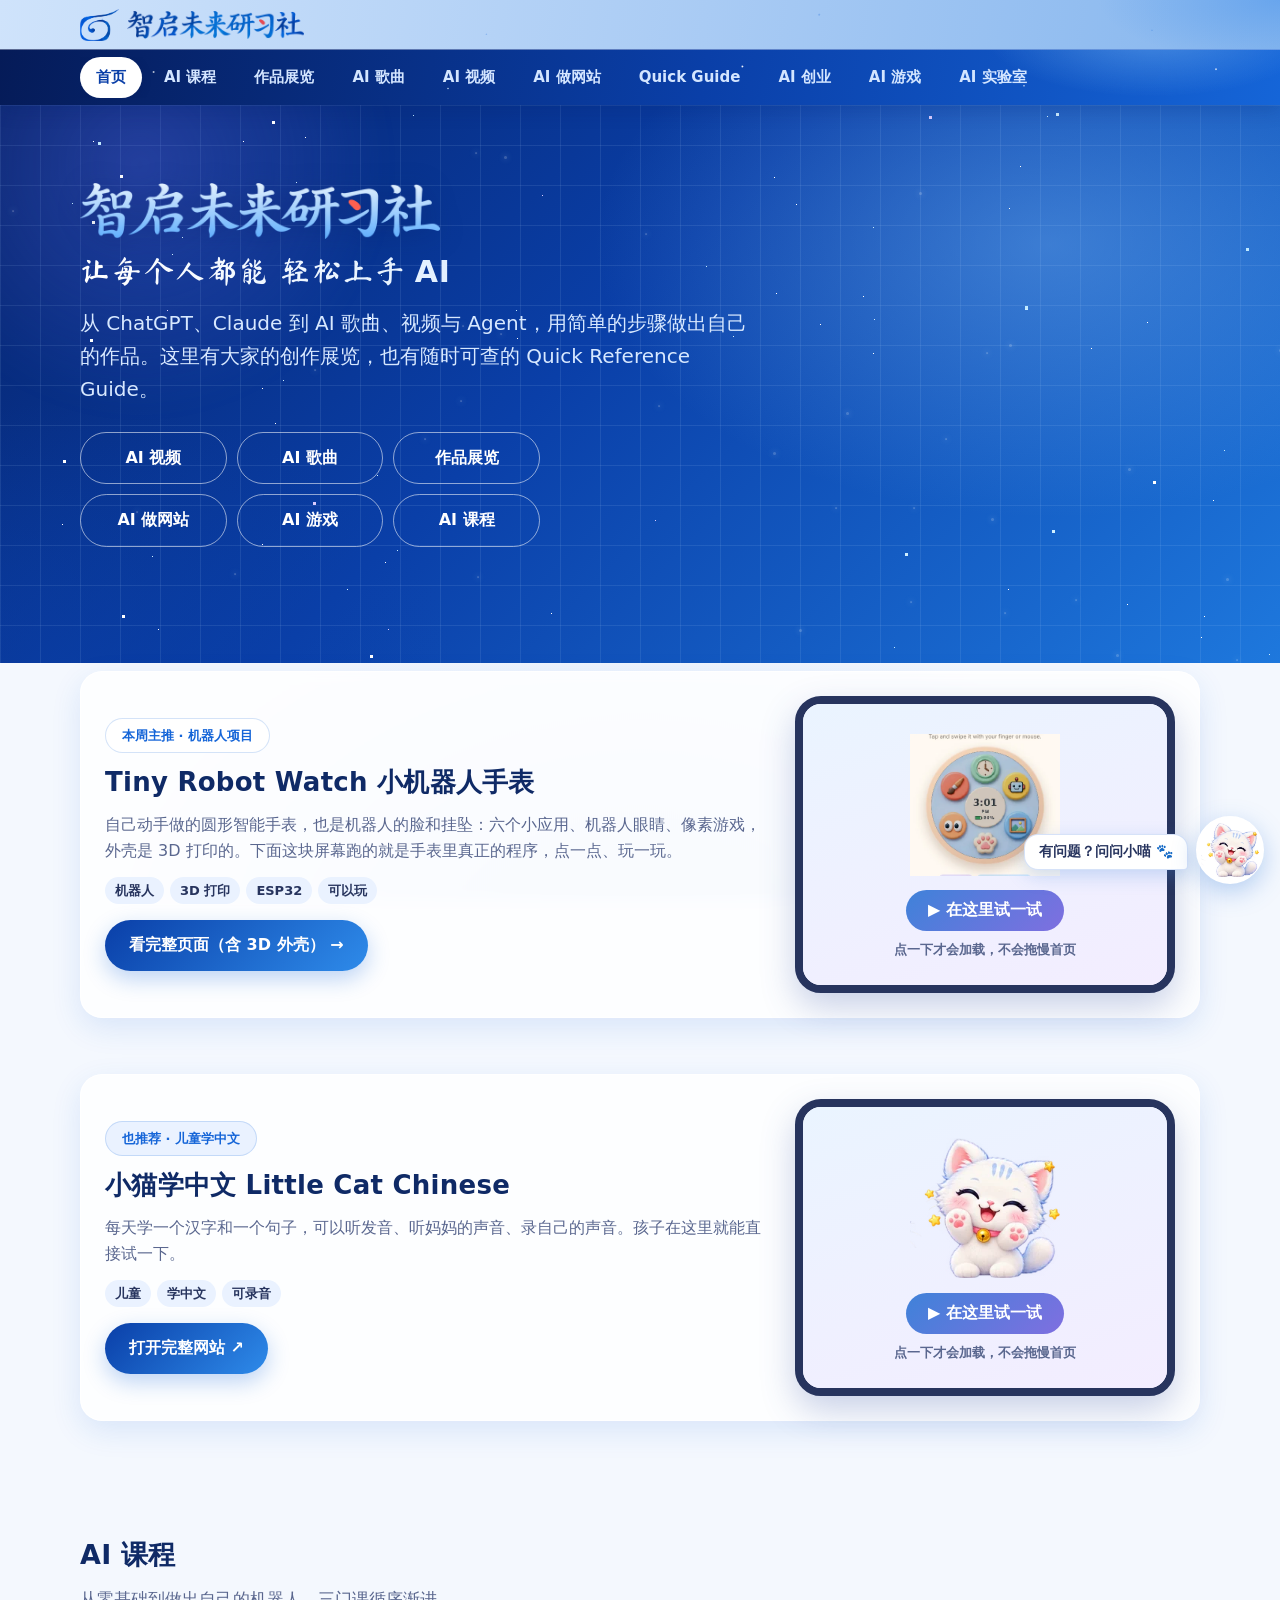
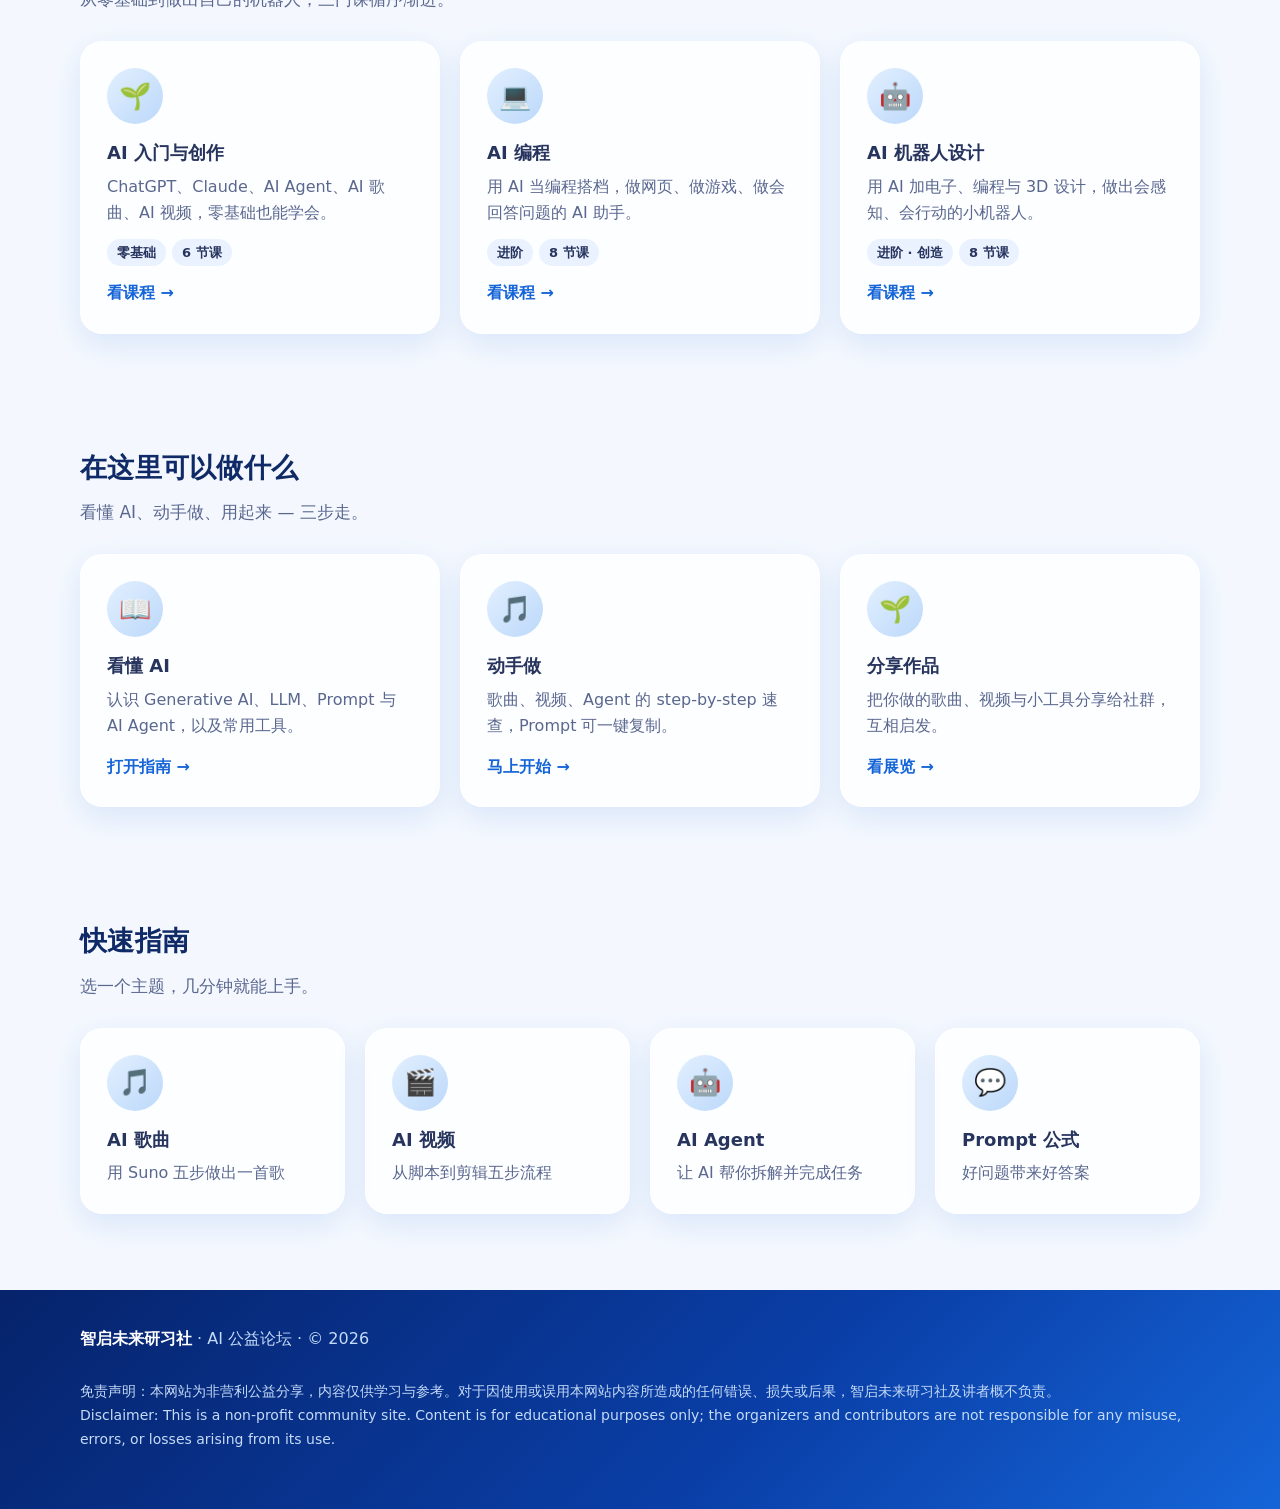
==== commit 0bdd59b5: "Add Tiny Robot Watch: project page /robot-watch, gallery entry, robotics-course link, and new main h" ====
--- a/index.html
+++ b/index.html
@@ -26,26 +26,20 @@
   </div>
 </div></div>
 
-<section class="feature" id="feature" hidden><div class="wrap"><div class="box">
-  <div>
-    <span class="pill pink" id="fWeek">本周精选</span>
-    <h2 id="fTitle"></h2>
-    <p id="fBlurb"></p>
-    <div class="tags" id="fTags"></div>
-    <div class="acts"><a class="btn solid" id="fOpen" href="#" target="_blank" rel="noopener">打开完整网站 ↗</a></div>
-  </div>
-  <div class="phone" id="fPhone"></div>
-</div></div></section>
+<div id="features"></div>
 <script src="/data/feature.js"></script>
-<script>(function(){var F=window.FEATURE,s=document.getElementById('feature');if(!F||!F.url||!s)return;
-function t(id,v){document.getElementById(id).textContent=v}
-t('fWeek',F.week||'本周精选');t('fTitle',F.title);t('fBlurb',F.blurb);
-document.getElementById('fTags').innerHTML=(F.tags||[]).map(function(x){var e=document.createElement('span');e.textContent=x;return e.outerHTML}).join('');
-document.getElementById('fOpen').href=F.url;
-var p=document.getElementById('fPhone'),b=document.createElement('button');b.type='button';b.className='poster';b.setAttribute('aria-label','在这里试玩');
-b.innerHTML='<img alt="" src="'+(F.poster||'')+'"><span class="go">▶ 在这里试一试</span><small>点一下才会加载，不会拖慢首页</small>';
-b.onclick=function(){var f=document.createElement('iframe');f.src=F.url;f.title=F.title;f.loading='lazy';f.height=F.height||600;f.setAttribute('allow','microphone; autoplay; clipboard-write');f.setAttribute('referrerpolicy','no-referrer');p.innerHTML='';p.appendChild(f);};
-p.appendChild(b);s.hidden=false;})();</script>
+<script>(function(){var L=window.FEATURES,root=document.getElementById('features');if(!L||!root)return;
+function el(t,c,x){var e=document.createElement(t);if(c)e.className=c;if(x!=null)e.textContent=x;return e}
+L.forEach(function(F,i){if(!F||!F.url)return;
+var s=el('section','feature'),w=el('div','wrap'),box=el('div','box'),left=el('div'),ph=el('div','phone');
+left.appendChild(el('span','pill '+(i?'sky':'pink'),F.week||'精选'));left.appendChild(el('h2',null,F.title));left.appendChild(el('p',null,F.blurb));
+var tg=el('div','tags');(F.tags||[]).forEach(function(x){tg.appendChild(el('span',null,x))});left.appendChild(tg);
+var ac=el('div','acts'),a=el('a','btn solid',F.openText||'打开完整页面 →');a.href=F.open||F.url;if(!/^\//.test(a.getAttribute('href'))){a.target='_blank';a.rel='noopener'}ac.appendChild(a);left.appendChild(ac);
+var b=el('button','poster');b.type='button';b.setAttribute('aria-label','在这里试玩');
+var im=el('img');im.alt='';im.src=F.poster||'';b.appendChild(im);b.appendChild(el('span','go','▶ 在这里试一试'));b.appendChild(el('small',null,'点一下才会加载，不会拖慢首页'));
+b.onclick=function(){var f=document.createElement('iframe');f.src=F.url;f.title=F.title;f.loading='lazy';f.height=F.height||600;f.setAttribute('allow','microphone; autoplay; clipboard-write');if(/^https?:/.test(F.url))f.setAttribute('referrerpolicy','no-referrer');ph.innerHTML='';ph.appendChild(f)};
+ph.appendChild(b);box.appendChild(left);box.appendChild(ph);w.appendChild(box);s.appendChild(w);root.appendChild(s)});
+})();</script>
 
 <section class="home-courses"><div class="wrap">
   <div class="eyebrow">// ai courses</div>
--- a/assets/courses.css
+++ b/assets/courses.css
@@ -41,3 +41,6 @@
 .feature .poster .go{background:linear-gradient(135deg,#3F82D9,#7F6FE0);color:#fff;border-radius:999px;padding:10px 22px;font-size:16px}
 .feature .poster small{font-weight:600;color:var(--ink2);font-size:13px}
 @media (max-width:760px){.feature .box{grid-template-columns:1fr;padding:18px 14px;gap:16px}.feature h2{font-size:22px}}
+
+.feature+.feature{padding-top:0}
+.feature .pill.sky{background:#EAF2FF}
